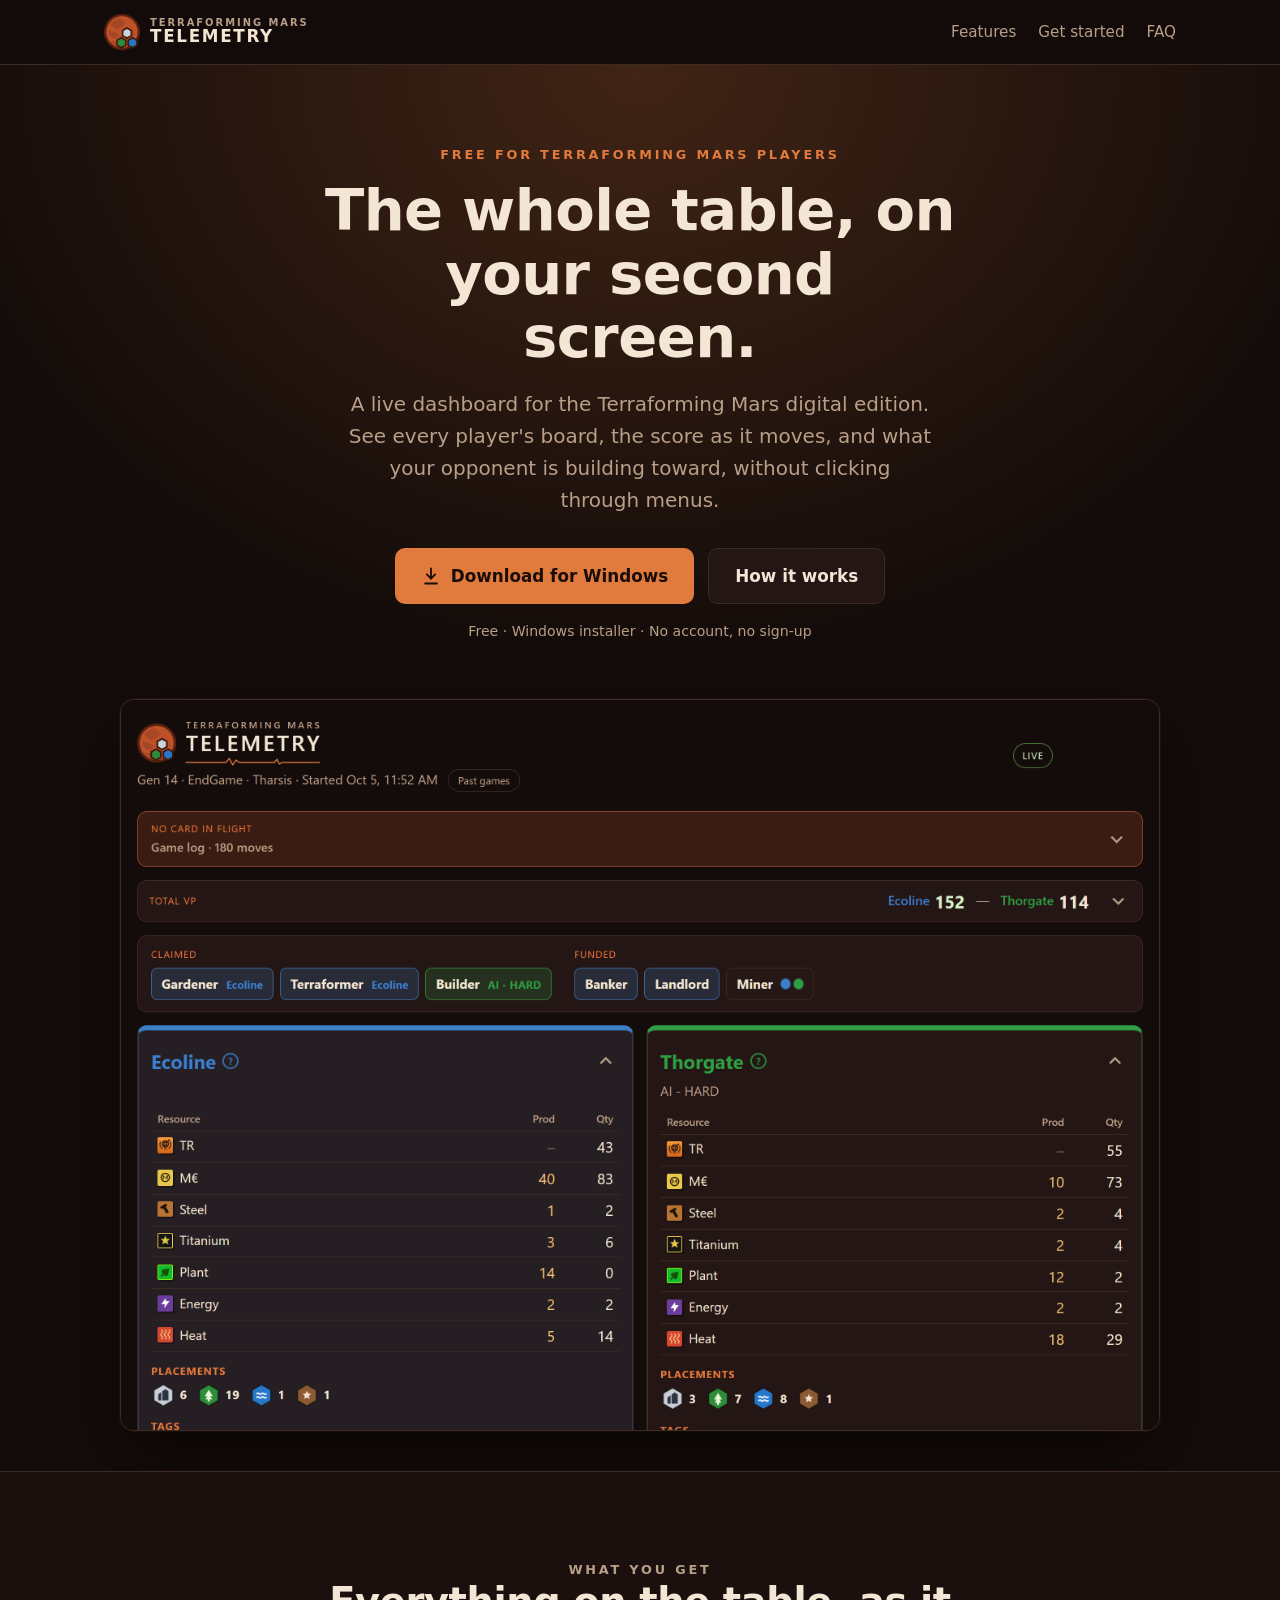
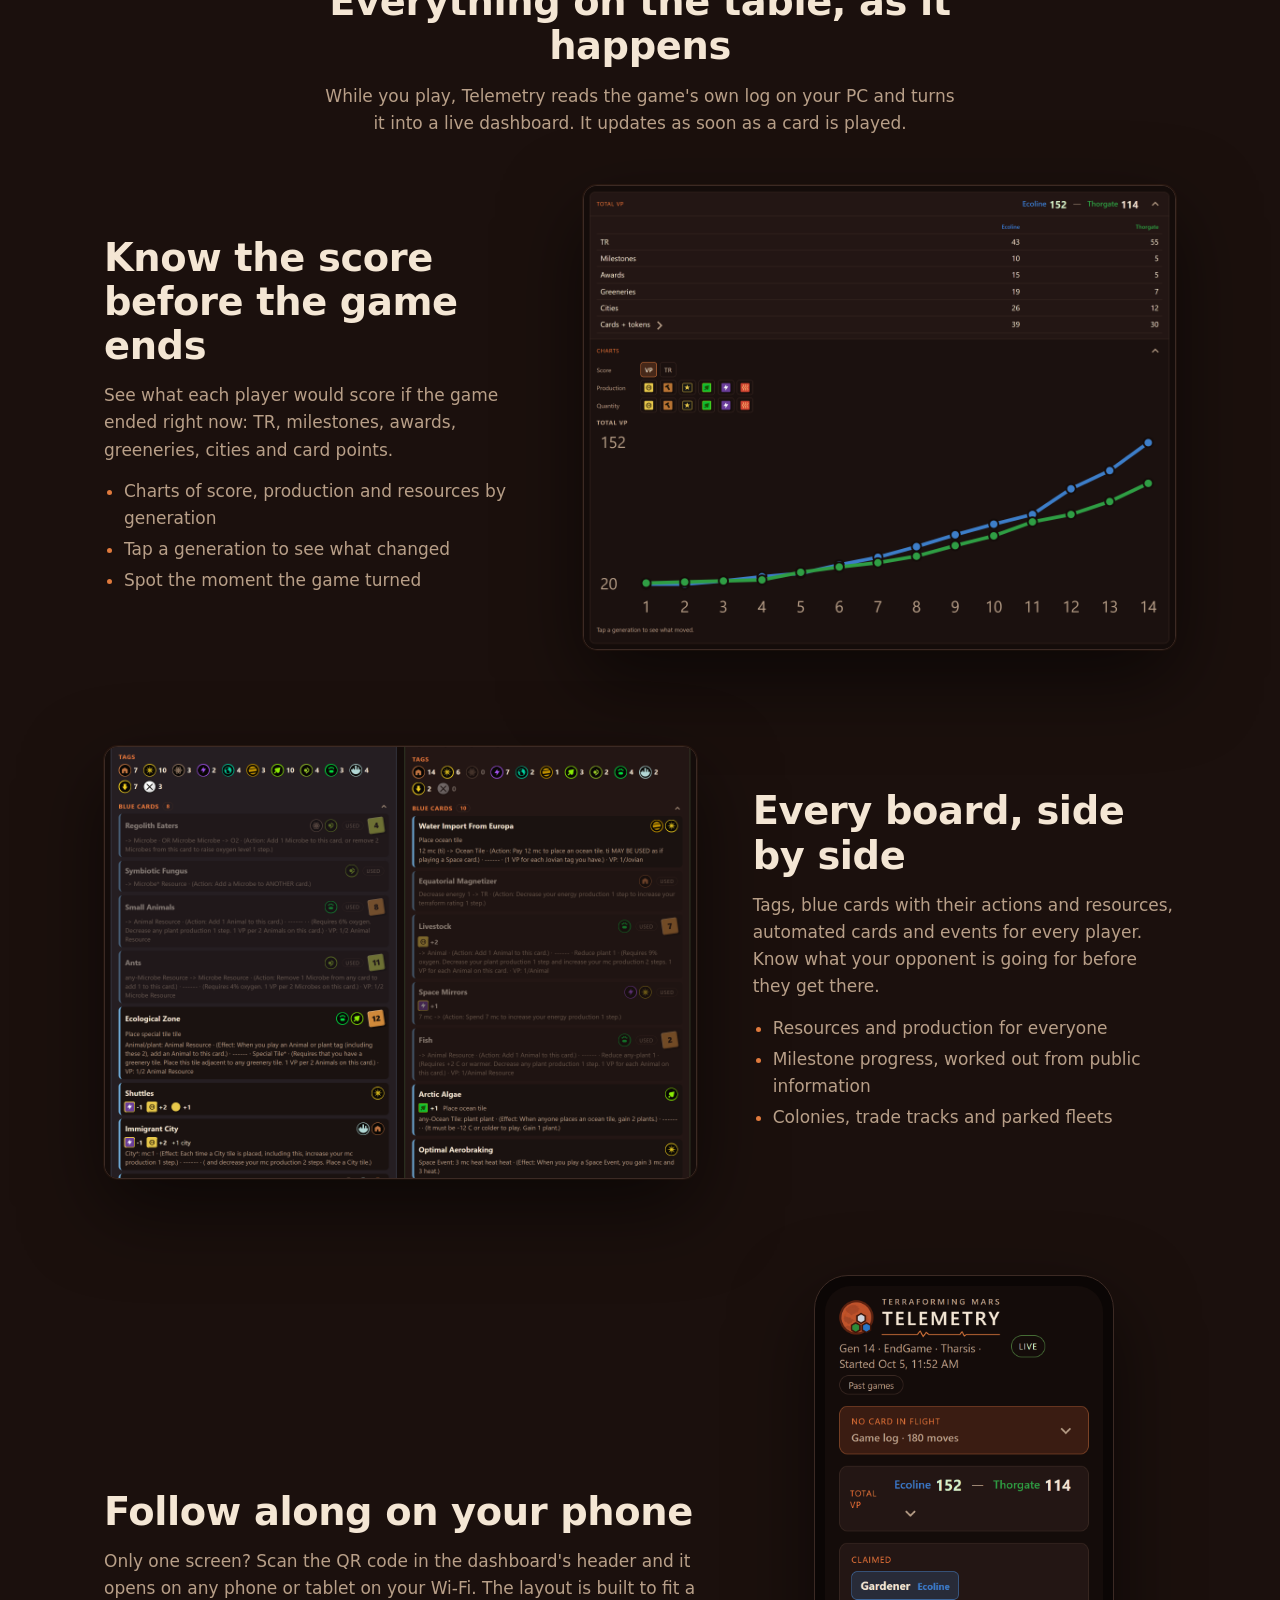
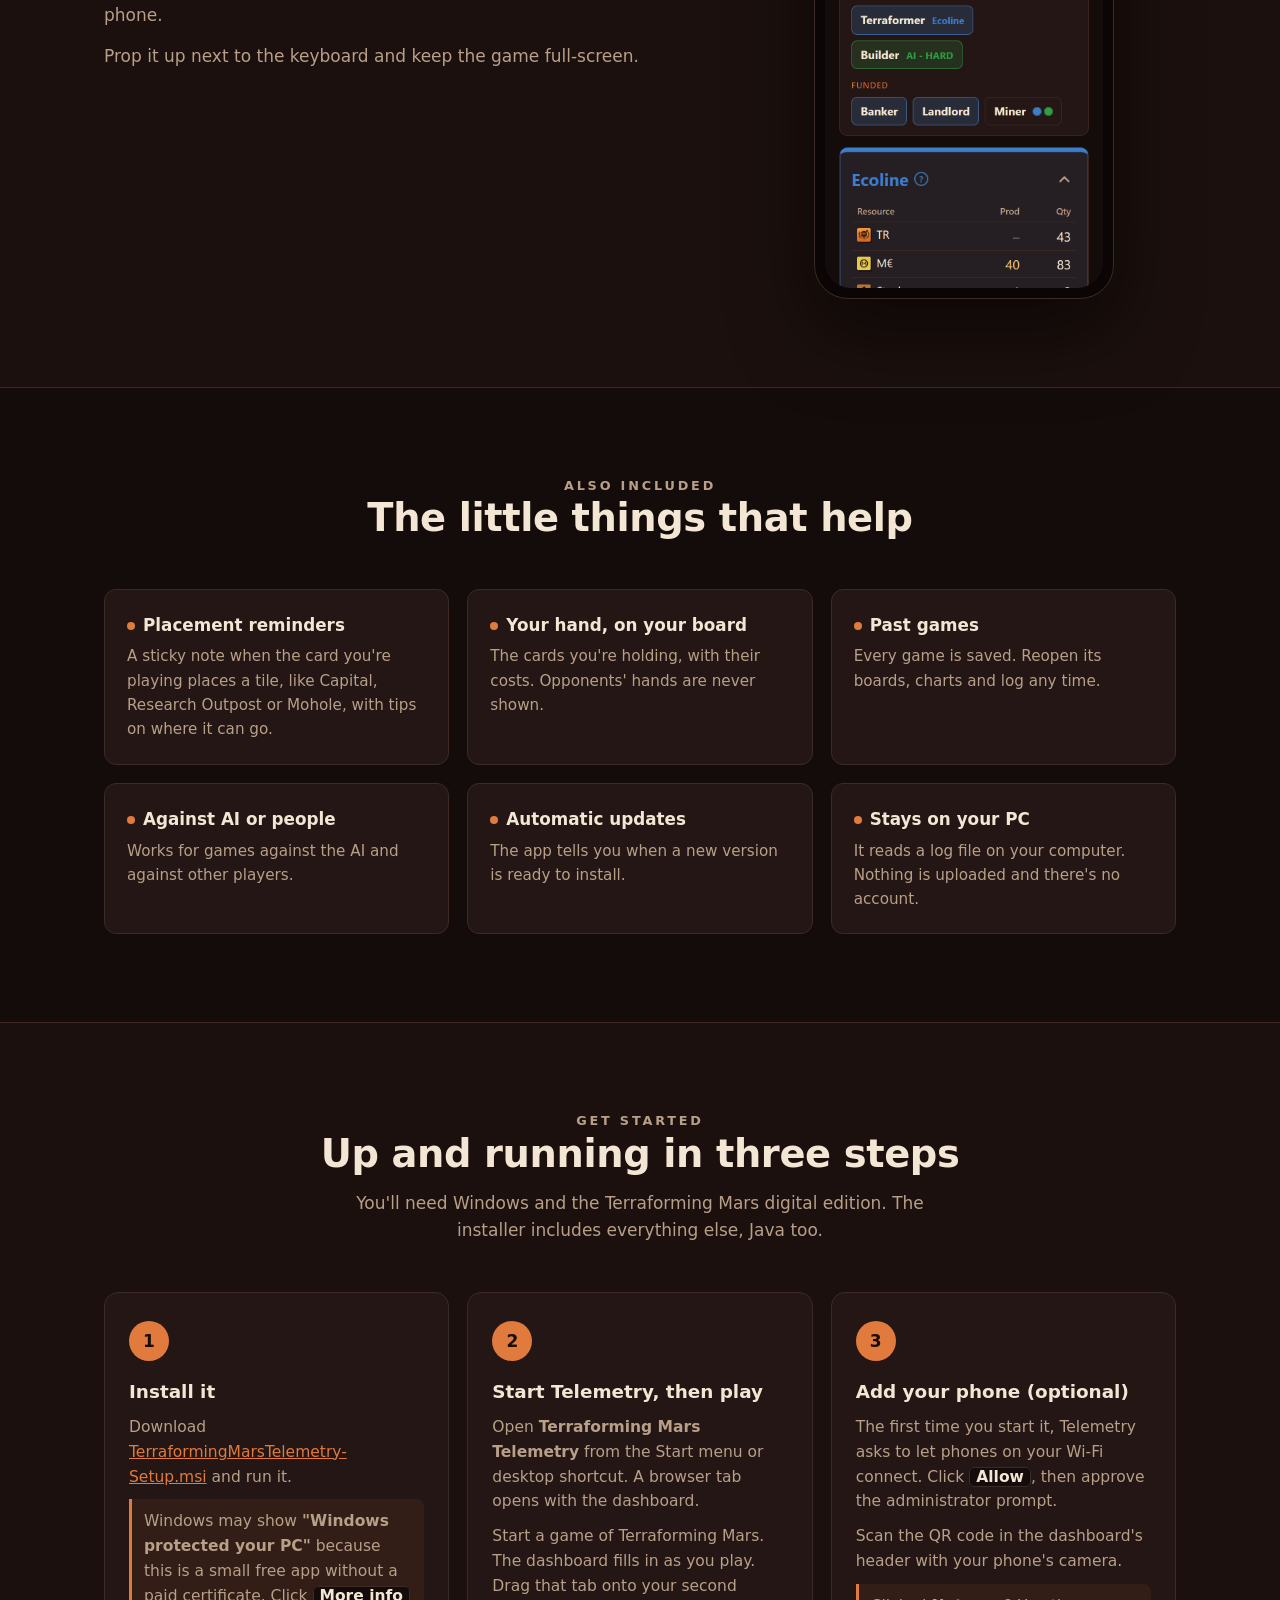
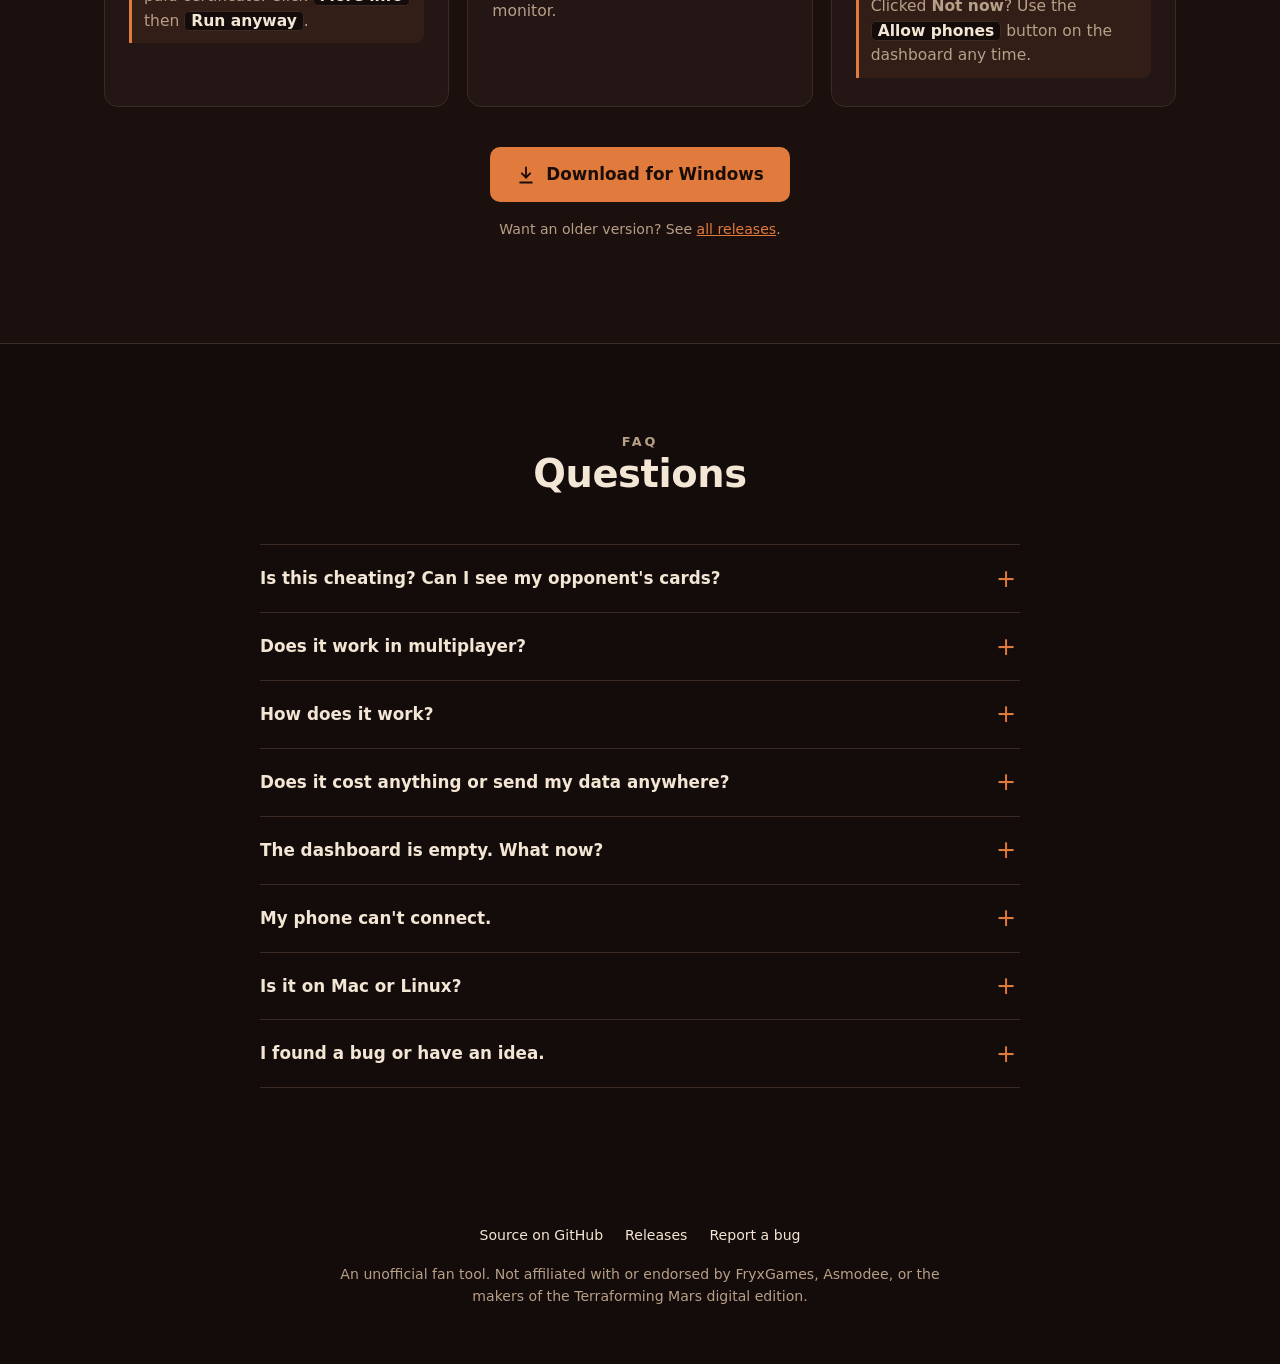
==== docs/index.html @ 76687899 "Add a product page for GitHub Pages in docs/" ====
<!doctype html>
<html lang="en">
<head>
  <meta charset="utf-8">
  <meta name="viewport" content="width=device-width, initial-scale=1">
  <title>Terraforming Mars Telemetry</title>
  <meta name="description" content="A free, live second-screen dashboard for the Terraforming Mars digital edition. Every player's board, a running score with charts, and tile-placement reminders.">
  <link rel="icon" href="logo.png">
  <meta property="og:title" content="Terraforming Mars Telemetry">
  <meta property="og:description" content="A free, live second-screen dashboard for the Terraforming Mars digital edition.">
  <meta property="og:image" content="https://deccles.github.io/terraforming-mars-telemetry/screenshots/overview.png">
  <meta property="og:type" content="website">
  <style>
    :root {
      --bg: #140c0a;
      --bg-2: #1b100d;
      --panel: #231614;
      --ink: #f4e6d4;
      --muted: #b89f88;
      --accent: #e07a3d;
      --accent-ink: #1a0d08;
      --blue: #6ea8d4;
      --green: #7dae6a;
      --line: #3c2a24;
    }
    * { box-sizing: border-box; }
    html { scroll-behavior: smooth; }
    body {
      margin: 0;
      background: var(--bg);
      color: var(--ink);
      font: 17px/1.6 "Segoe UI", system-ui, -apple-system, sans-serif;
    }
    img { max-width: 100%; height: auto; display: block; }
    a { color: var(--accent); }
    .wrap { max-width: 1120px; margin: 0 auto; padding: 0 24px; }

    /* Header */
    header.nav { position: sticky; top: 0; z-index: 10; background: rgba(20, 12, 10, 0.88); backdrop-filter: blur(8px); border-bottom: 1px solid var(--line); }
    header.nav .wrap { display: flex; align-items: center; justify-content: space-between; height: 64px; gap: 16px; }
    .brand { display: flex; align-items: center; gap: 10px; color: var(--ink); text-decoration: none; }
    .brand img { width: 36px; height: 36px; }
    .brand span { display: flex; flex-direction: column; line-height: 1.05; }
    .brand small { font-size: 0.62rem; letter-spacing: 0.2em; text-transform: uppercase; color: var(--muted); font-weight: 600; }
    .brand b { font-size: 1.05rem; letter-spacing: 0.1em; text-transform: uppercase; font-weight: 600; }
    nav.links { display: flex; gap: 22px; font-size: 0.95rem; }
    nav.links a { color: var(--muted); text-decoration: none; }
    nav.links a:hover { color: var(--ink); }

    /* Buttons */
    .btn {
      display: inline-flex; align-items: center; gap: 10px;
      padding: 14px 26px; border-radius: 10px;
      font-weight: 600; font-size: 1.05rem; text-decoration: none;
      transition: transform 0.12s ease, background 0.12s ease;
    }
    .btn:hover { transform: translateY(-1px); }
    .btn-primary { background: var(--accent); color: var(--accent-ink); }
    .btn-primary:hover { background: #ec8a4e; }
    .btn-ghost { color: var(--ink); border: 1px solid var(--line); background: var(--panel); }
    .btn-ghost:hover { border-color: var(--muted); }
    .btn svg { width: 20px; height: 20px; }

    /* Hero */
    .hero {
      text-align: center; padding: 80px 0 40px;
      background: radial-gradient(ellipse 80% 60% at 50% 0%, rgba(224, 122, 61, 0.22), transparent 70%);
    }
    .eyebrow { color: var(--accent); font-size: 0.8rem; letter-spacing: 0.22em; text-transform: uppercase; font-weight: 600; margin: 0 0 14px; }
    .hero h1 { font-size: clamp(2.1rem, 5.2vw, 3.6rem); line-height: 1.1; margin: 0 auto 18px; max-width: 16ch; font-weight: 700; letter-spacing: -0.01em; }
    .hero p.lead { font-size: clamp(1.05rem, 2vw, 1.25rem); color: var(--muted); max-width: 46ch; margin: 0 auto 32px; }
    .cta { display: flex; justify-content: center; flex-wrap: wrap; gap: 14px; }
    .fine { color: var(--muted); font-size: 0.88rem; margin-top: 16px; }
    .hero-shot { margin: 56px auto 0; max-width: 1040px; }
    .shot { border-radius: 14px; border: 1px solid var(--line); box-shadow: 0 30px 80px rgba(0, 0, 0, 0.55), 0 0 0 1px rgba(224, 122, 61, 0.08); overflow: hidden; }

    /* Sections */
    section { padding: 88px 0; }
    section.alt { background: var(--bg-2); border-top: 1px solid var(--line); border-bottom: 1px solid var(--line); }
    h2 { font-size: clamp(1.7rem, 3.5vw, 2.4rem); line-height: 1.15; margin: 0 0 14px; letter-spacing: -0.01em; }
    .section-head { text-align: center; max-width: 640px; margin: 0 auto 48px; }
    .section-head p { color: var(--muted); margin: 0; }

    /* Feature rows */
    .feature { display: grid; grid-template-columns: 5fr 7fr; gap: 56px; align-items: center; }
    .feature + .feature { margin-top: 96px; }
    .feature.flip { grid-template-columns: 7fr 5fr; }
    .feature.flip .copy { order: 2; }
    .feature .copy p { color: var(--muted); margin: 0 0 14px; }
    .feature .copy ul { margin: 0; padding-left: 20px; color: var(--muted); }
    .feature .copy li { margin: 4px 0; }
    .feature .copy li::marker { color: var(--accent); }
    .feature.phone { grid-template-columns: 7fr 5fr; }
    .phone-frame { max-width: 300px; margin: 0 auto; border-radius: 34px; padding: 10px; background: #0b0605; border: 1px solid var(--line); box-shadow: 0 30px 80px rgba(0, 0, 0, 0.55); }
    .phone-frame img { border-radius: 26px; }

    /* Extras grid */
    .grid { display: grid; grid-template-columns: repeat(3, 1fr); gap: 18px; }
    .card { background: var(--panel); border: 1px solid var(--line); border-radius: 12px; padding: 22px; }
    .card h3 { margin: 0 0 6px; font-size: 1.05rem; }
    .card p { margin: 0; color: var(--muted); font-size: 0.95rem; }
    .card .dot { display: inline-block; width: 8px; height: 8px; border-radius: 50%; background: var(--accent); margin-right: 8px; vertical-align: middle; }

    /* Steps */
    .steps { display: grid; grid-template-columns: repeat(3, 1fr); gap: 18px; counter-reset: step; }
    .step { background: var(--panel); border: 1px solid var(--line); border-radius: 14px; padding: 28px 24px; position: relative; }
    .step::before {
      counter-increment: step; content: counter(step);
      display: grid; place-items: center; width: 40px; height: 40px; border-radius: 50%;
      background: var(--accent); color: var(--accent-ink); font-weight: 700; margin-bottom: 16px;
    }
    .step h3 { margin: 0 0 8px; font-size: 1.15rem; }
    .step p { margin: 0 0 10px; color: var(--muted); font-size: 0.97rem; }
    .step p:last-child { margin-bottom: 0; }
    .note { border-left: 3px solid var(--accent); background: rgba(224, 122, 61, 0.08); padding: 10px 12px; border-radius: 0 8px 8px 0; font-size: 0.92rem; color: var(--ink); }
    kbd { font: inherit; font-weight: 600; color: var(--ink); background: var(--bg); border: 1px solid var(--line); border-radius: 5px; padding: 0 6px; white-space: nowrap; }
    .get-cta { text-align: center; margin-top: 40px; }

    /* FAQ */
    .faq { max-width: 760px; margin: 0 auto; }
    details { border-bottom: 1px solid var(--line); }
    details:first-child { border-top: 1px solid var(--line); }
    summary { cursor: pointer; list-style: none; padding: 20px 36px 20px 0; font-weight: 600; font-size: 1.05rem; position: relative; }
    summary::-webkit-details-marker { display: none; }
    summary::after { content: "+"; position: absolute; right: 4px; top: 50%; transform: translateY(-50%); color: var(--accent); font-size: 1.5rem; font-weight: 400; }
    details[open] summary::after { content: "\2212"; }
    details p { margin: 0 0 20px; color: var(--muted); }
    code { font-family: Consolas, "Cascadia Mono", monospace; font-size: 0.88em; background: var(--panel); border: 1px solid var(--line); border-radius: 5px; padding: 1px 6px; word-break: break-all; }

    /* Footer */
    footer { padding: 48px 0 56px; color: var(--muted); font-size: 0.88rem; text-align: center; }
    footer .links { display: flex; justify-content: center; flex-wrap: wrap; gap: 22px; margin-bottom: 16px; }
    footer .links a { color: var(--ink); text-decoration: none; }
    footer p { max-width: 640px; margin: 0 auto; }

    @media (max-width: 860px) {
      nav.links a.hide-sm { display: none; }
      .feature, .feature.flip, .feature.phone { grid-template-columns: 1fr; gap: 28px; }
      .feature.flip .copy { order: 0; }
      .feature + .feature { margin-top: 72px; }
      .grid, .steps { grid-template-columns: 1fr; }
      section { padding: 64px 0; }
      .hero { padding-top: 56px; }
    }
    @media (max-width: 480px) {
      .wrap { padding: 0 16px; }
      nav.links { gap: 14px; }
      .btn { width: 100%; justify-content: center; }
      .brand small { display: none; }
    }
  </style>
</head>
<body>

<header class="nav">
  <div class="wrap">
    <a class="brand" href="#top">
      <img src="logo.png" alt="">
      <span><small>Terraforming Mars</small><b>Telemetry</b></span>
    </a>
    <nav class="links">
      <a class="hide-sm" href="#features">Features</a>
      <a href="#get-started">Get started</a>
      <a href="#faq">FAQ</a>
    </nav>
  </div>
</header>

<main id="top">
  <div class="hero">
    <div class="wrap">
      <p class="eyebrow">Free for Terraforming Mars players</p>
      <h1>The whole table, on your second screen.</h1>
      <p class="lead">A live dashboard for the Terraforming Mars digital edition. See every player's board, the score as it moves, and what your opponent is building toward, without clicking through menus.</p>
      <div class="cta">
        <a class="btn btn-primary" href="https://github.com/deccles/terraforming-mars-telemetry/releases/download/latest/TerraformingMarsTelemetry-Setup.msi">
          <svg viewBox="0 0 24 24" fill="none" stroke="currentColor" stroke-width="2.2" stroke-linecap="round" stroke-linejoin="round" aria-hidden="true"><path d="M12 3v12"/><path d="m7 10 5 5 5-5"/><path d="M5 21h14"/></svg>
          Download for Windows
        </a>
        <a class="btn btn-ghost" href="#get-started">How it works</a>
      </div>
      <p class="fine">Free &middot; Windows installer &middot; No account, no sign-up</p>
      <div class="hero-shot shot">
        <img src="screenshots/overview.png" width="2560" height="1800" alt="The dashboard showing two players' resources and production, claimed milestones, funded awards and the running VP total">
      </div>
    </div>
  </div>

  <section id="features" class="alt">
    <div class="wrap">
      <div class="section-head">
        <p class="eyebrow">What you get</p>
        <h2>Everything on the table, as it happens</h2>
        <p>While you play, Telemetry reads the game's own log on your PC and turns it into a live dashboard. It updates as soon as a card is played.</p>
      </div>

      <div class="feature">
        <div class="copy">
          <h2>Know the score before the game ends</h2>
          <p>See what each player would score if the game ended right now: TR, milestones, awards, greeneries, cities and card points.</p>
          <ul>
            <li>Charts of score, production and resources by generation</li>
            <li>Tap a generation to see what changed</li>
            <li>Spot the moment the game turned</li>
          </ul>
        </div>
        <div class="shot"><img src="screenshots/scoreboard.png" width="2528" height="1980" loading="lazy" alt="Score breakdown table and a VP-per-generation chart for two players"></div>
      </div>

      <div class="feature flip">
        <div class="copy">
          <h2>Every board, side by side</h2>
          <p>Tags, blue cards with their actions and resources, automated cards and events for every player. Know what your opponent is going for before they get there.</p>
          <ul>
            <li>Resources and production for everyone</li>
            <li>Milestone progress, worked out from public information</li>
            <li>Colonies, trade tracks and parked fleets</li>
          </ul>
        </div>
        <div class="shot"><img src="screenshots/boards.png" width="2528" height="1848" loading="lazy" alt="Tags and blue cards for two players side by side"></div>
      </div>

      <div class="feature phone">
        <div class="copy">
          <h2>Follow along on your phone</h2>
          <p>Only one screen? Scan the QR code in the dashboard's header and it opens on any phone or tablet on your Wi-Fi. The layout is built to fit a phone.</p>
          <p>Prop it up next to the keyboard and keep the game full-screen.</p>
        </div>
        <div class="phone-frame"><img src="screenshots/phone.png" width="780" height="1688" loading="lazy" alt="The dashboard on a phone-sized screen"></div>
      </div>
    </div>
  </section>

  <section>
    <div class="wrap">
      <div class="section-head">
        <p class="eyebrow">Also included</p>
        <h2>The little things that help</h2>
      </div>
      <div class="grid">
        <div class="card"><h3><span class="dot"></span>Placement reminders</h3><p>A sticky note when the card you're playing places a tile, like Capital, Research Outpost or Mohole, with tips on where it can go.</p></div>
        <div class="card"><h3><span class="dot"></span>Your hand, on your board</h3><p>The cards you're holding, with their costs. Opponents' hands are never shown.</p></div>
        <div class="card"><h3><span class="dot"></span>Past games</h3><p>Every game is saved. Reopen its boards, charts and log any time.</p></div>
        <div class="card"><h3><span class="dot"></span>Against AI or people</h3><p>Works for games against the AI and against other players.</p></div>
        <div class="card"><h3><span class="dot"></span>Automatic updates</h3><p>The app tells you when a new version is ready to install.</p></div>
        <div class="card"><h3><span class="dot"></span>Stays on your PC</h3><p>It reads a log file on your computer. Nothing is uploaded and there's no account.</p></div>
      </div>
    </div>
  </section>

  <section id="get-started" class="alt">
    <div class="wrap">
      <div class="section-head">
        <p class="eyebrow">Get started</p>
        <h2>Up and running in three steps</h2>
        <p>You'll need Windows and the Terraforming Mars digital edition. The installer includes everything else, Java too.</p>
      </div>
      <div class="steps">
        <div class="step">
          <h3>Install it</h3>
          <p>Download <a href="https://github.com/deccles/terraforming-mars-telemetry/releases/download/latest/TerraformingMarsTelemetry-Setup.msi">TerraformingMarsTelemetry-Setup.msi</a> and run it.</p>
          <p class="note">Windows may show <b>"Windows protected your PC"</b> because this is a small free app without a paid certificate. Click <kbd>More info</kbd> then <kbd>Run anyway</kbd>.</p>
        </div>
        <div class="step">
          <h3>Start Telemetry, then play</h3>
          <p>Open <b>Terraforming Mars Telemetry</b> from the Start menu or desktop shortcut. A browser tab opens with the dashboard.</p>
          <p>Start a game of Terraforming Mars. The dashboard fills in as you play. Drag that tab onto your second monitor.</p>
        </div>
        <div class="step">
          <h3>Add your phone (optional)</h3>
          <p>The first time you start it, Telemetry asks to let phones on your Wi-Fi connect. Click <kbd>Allow</kbd>, then approve the administrator prompt.</p>
          <p>Scan the QR code in the dashboard's header with your phone's camera.</p>
          <p class="note">Clicked <b>Not now</b>? Use the <kbd>Allow phones</kbd> button on the dashboard any time.</p>
        </div>
      </div>
      <div class="get-cta">
        <a class="btn btn-primary" href="https://github.com/deccles/terraforming-mars-telemetry/releases/download/latest/TerraformingMarsTelemetry-Setup.msi">
          <svg viewBox="0 0 24 24" fill="none" stroke="currentColor" stroke-width="2.2" stroke-linecap="round" stroke-linejoin="round" aria-hidden="true"><path d="M12 3v12"/><path d="m7 10 5 5 5-5"/><path d="M5 21h14"/></svg>
          Download for Windows
        </a>
        <p class="fine">Want an older version? See <a href="https://github.com/deccles/terraforming-mars-telemetry/releases">all releases</a>.</p>
      </div>
    </div>
  </section>

  <section id="faq">
    <div class="wrap">
      <div class="section-head">
        <p class="eyebrow">FAQ</p>
        <h2>Questions</h2>
      </div>
      <div class="faq">
        <details>
          <summary>Is this cheating? Can I see my opponent's cards?</summary>
          <p>No. Opponents' hands are never shown. Everything on the dashboard is something you could find in the game by clicking around: boards, tags, played cards, milestones and awards. Telemetry puts it all on one screen.</p>
        </details>
        <details>
          <summary>Does it work in multiplayer?</summary>
          <p>Yes. It works in games against the AI and against other people.</p>
        </details>
        <details>
          <summary>How does it work?</summary>
          <p>The digital edition writes a log of every move to a file on your PC. Telemetry reads that file as it changes and shows it in your browser. It doesn't touch the game itself.</p>
        </details>
        <details>
          <summary>Does it cost anything or send my data anywhere?</summary>
          <p>It's free. It runs on your own PC and doesn't upload your games or need an account. The only thing it checks online is whether a new version is available.</p>
        </details>
        <details>
          <summary>The dashboard is empty. What now?</summary>
          <p>Make sure you're playing the PC digital edition and that a game has started. Telemetry reads the log at <code>%USERPROFILE%\AppData\LocalLow\LuckyHammers\Terraforming Mars\Player.log</code>. If yours is somewhere else, <a href="https://github.com/deccles/terraforming-mars-telemetry/issues">open an issue</a> and let me know.</p>
        </details>
        <details>
          <summary>My phone can't connect.</summary>
          <p>Your phone needs to be on the same Wi-Fi as your PC. If Windows Firewall is blocking it, click <kbd>Allow phones</kbd> on the dashboard and approve the administrator prompt. Then scan the QR code again.</p>
        </details>
        <details>
          <summary>Is it on Mac or Linux?</summary>
          <p>Not yet. The installer is for Windows only.</p>
        </details>
        <details>
          <summary>I found a bug or have an idea.</summary>
          <p>Great! Please <a href="https://github.com/deccles/terraforming-mars-telemetry/issues">open an issue on GitHub</a>.</p>
        </details>
      </div>
    </div>
  </section>
</main>

<footer>
  <div class="wrap">
    <div class="links">
      <a href="https://github.com/deccles/terraforming-mars-telemetry">Source on GitHub</a>
      <a href="https://github.com/deccles/terraforming-mars-telemetry/releases">Releases</a>
      <a href="https://github.com/deccles/terraforming-mars-telemetry/issues">Report a bug</a>
    </div>
    <p>An unofficial fan tool. Not affiliated with or endorsed by FryxGames, Asmodee, or the makers of the Terraforming Mars digital edition.</p>
  </div>
</footer>

</body>
</html>
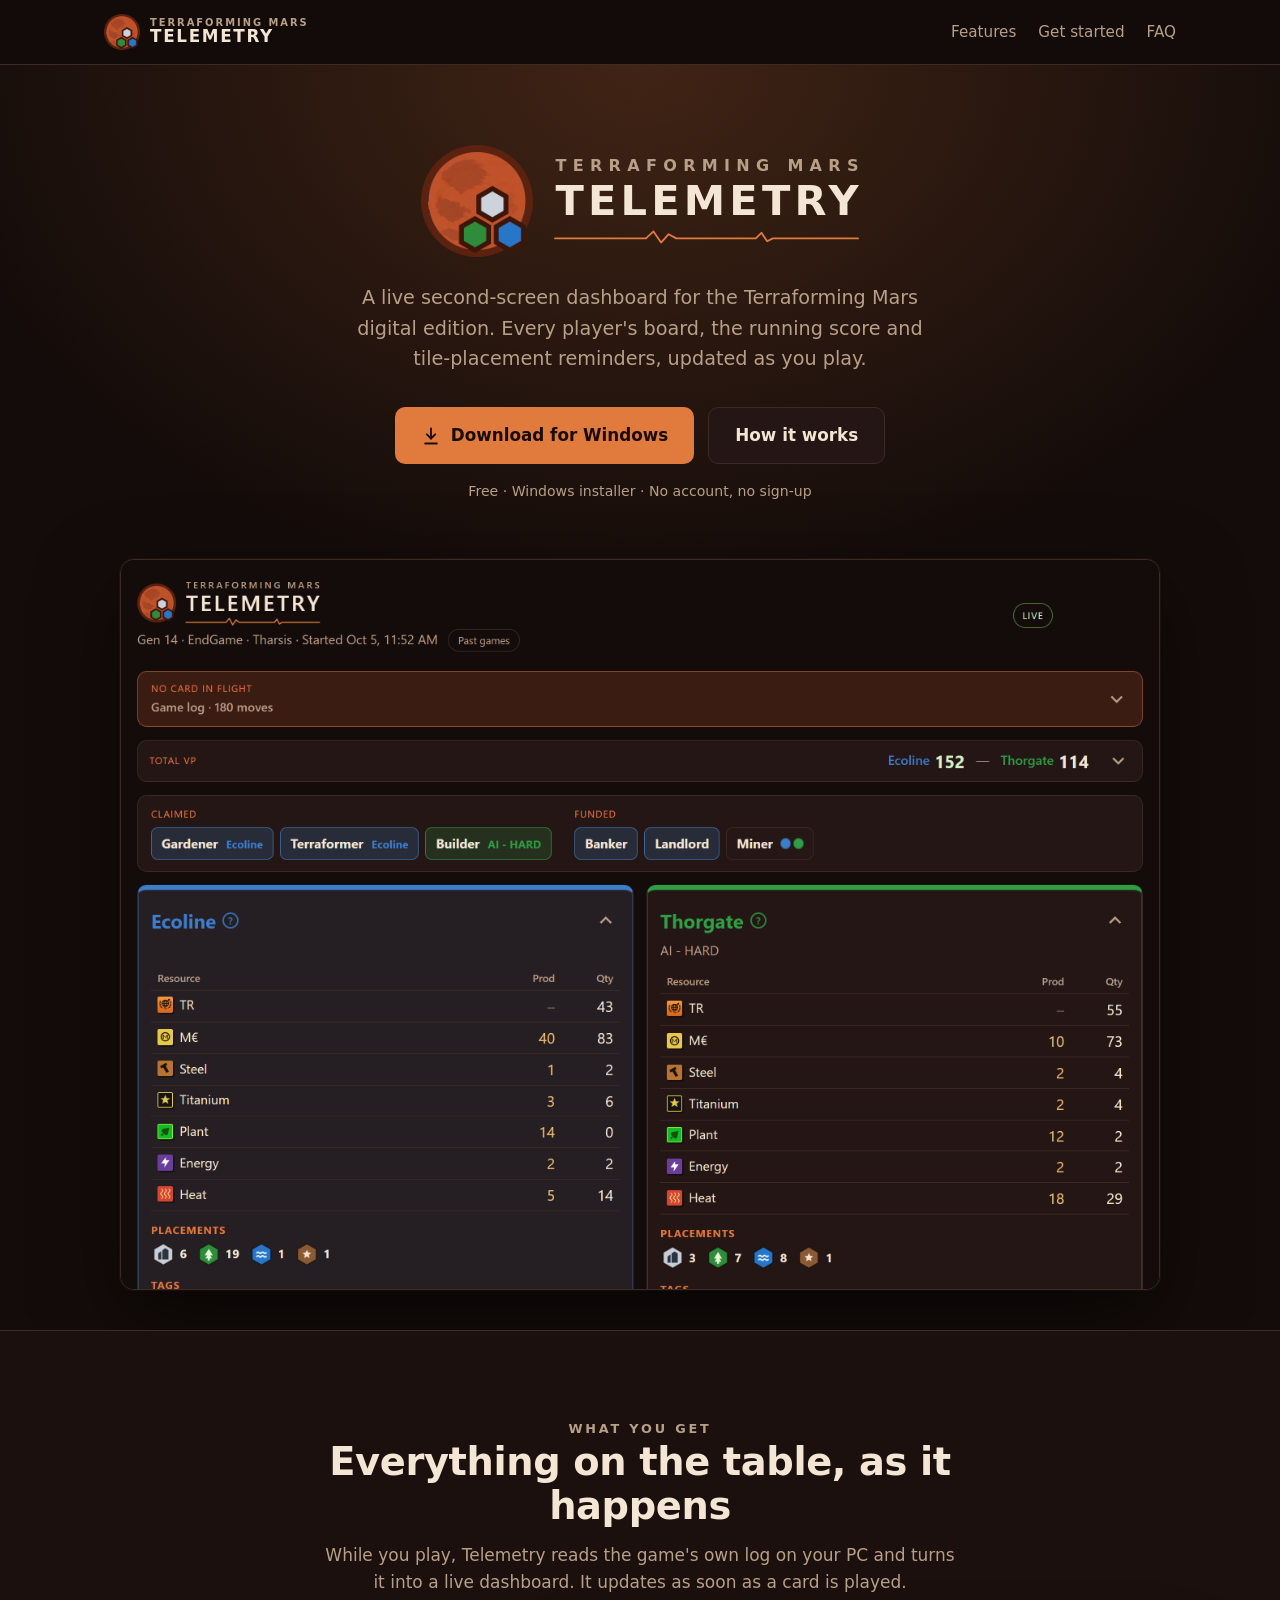
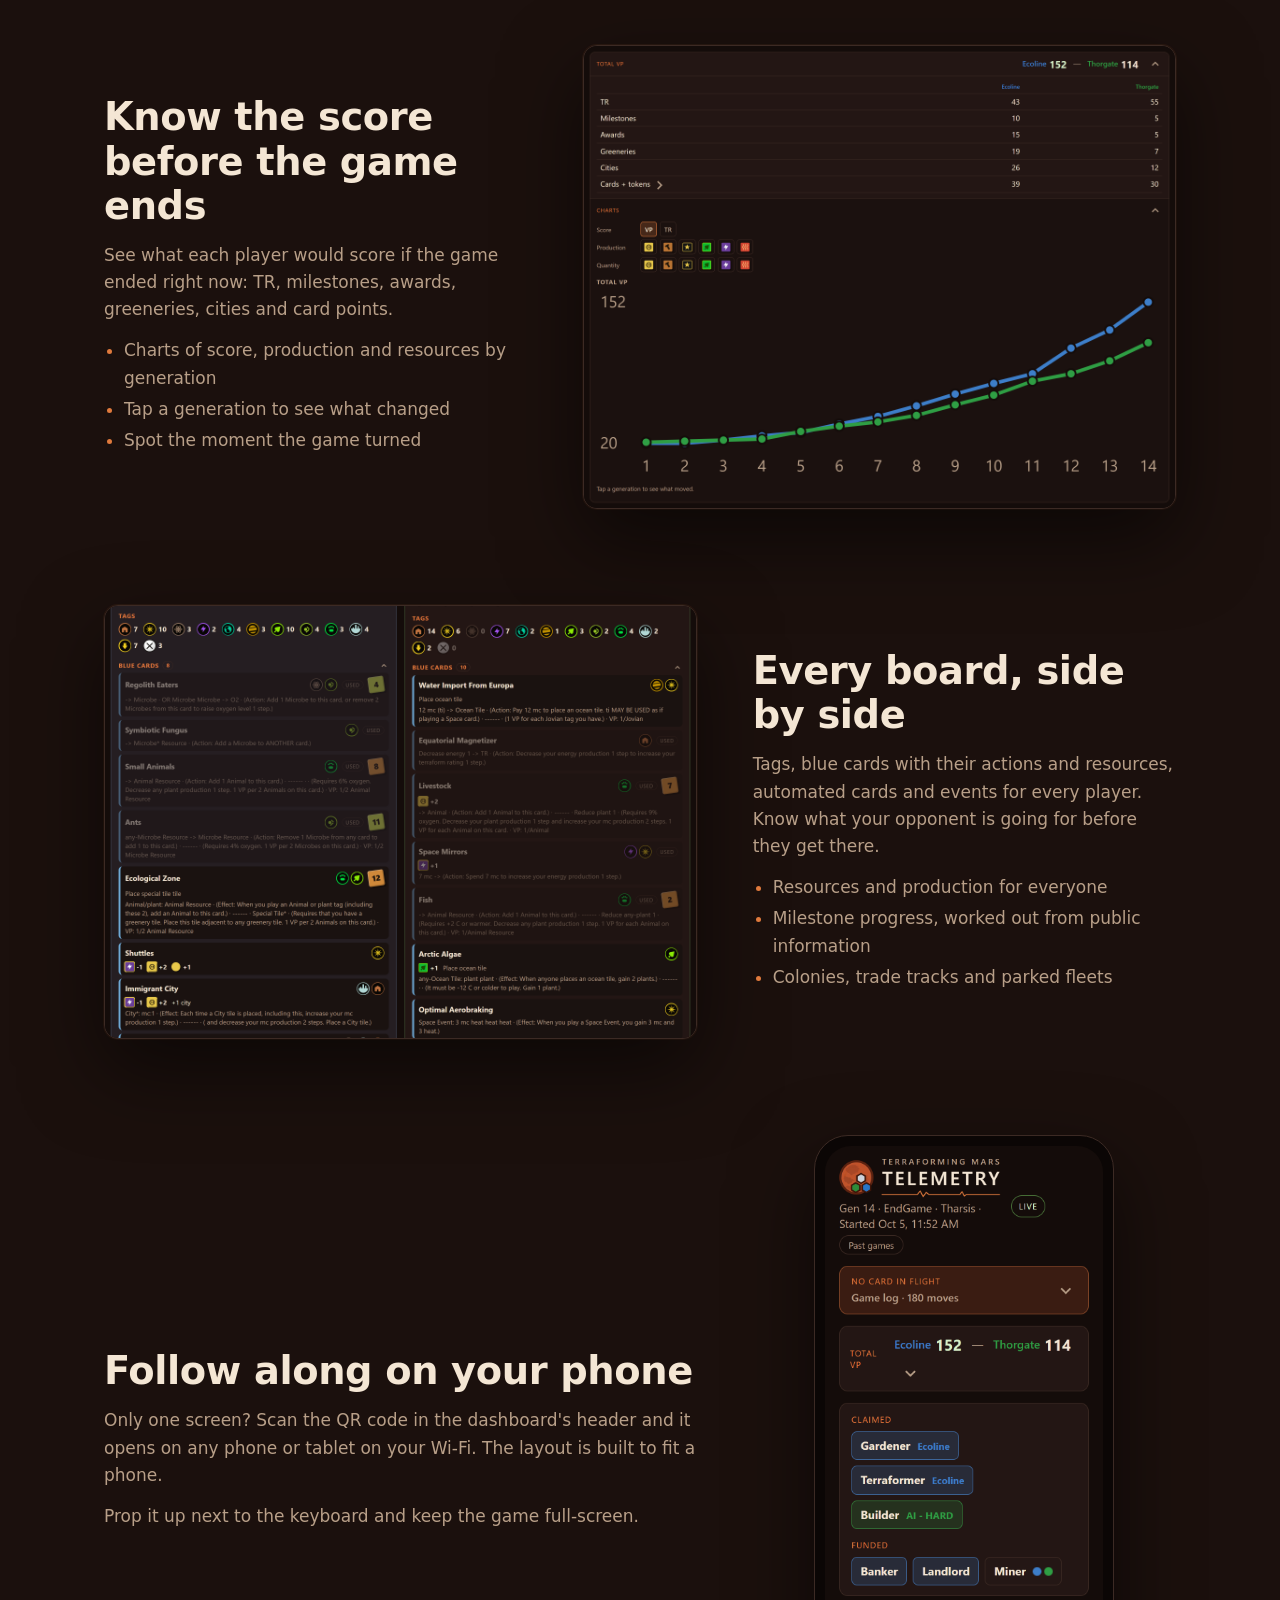
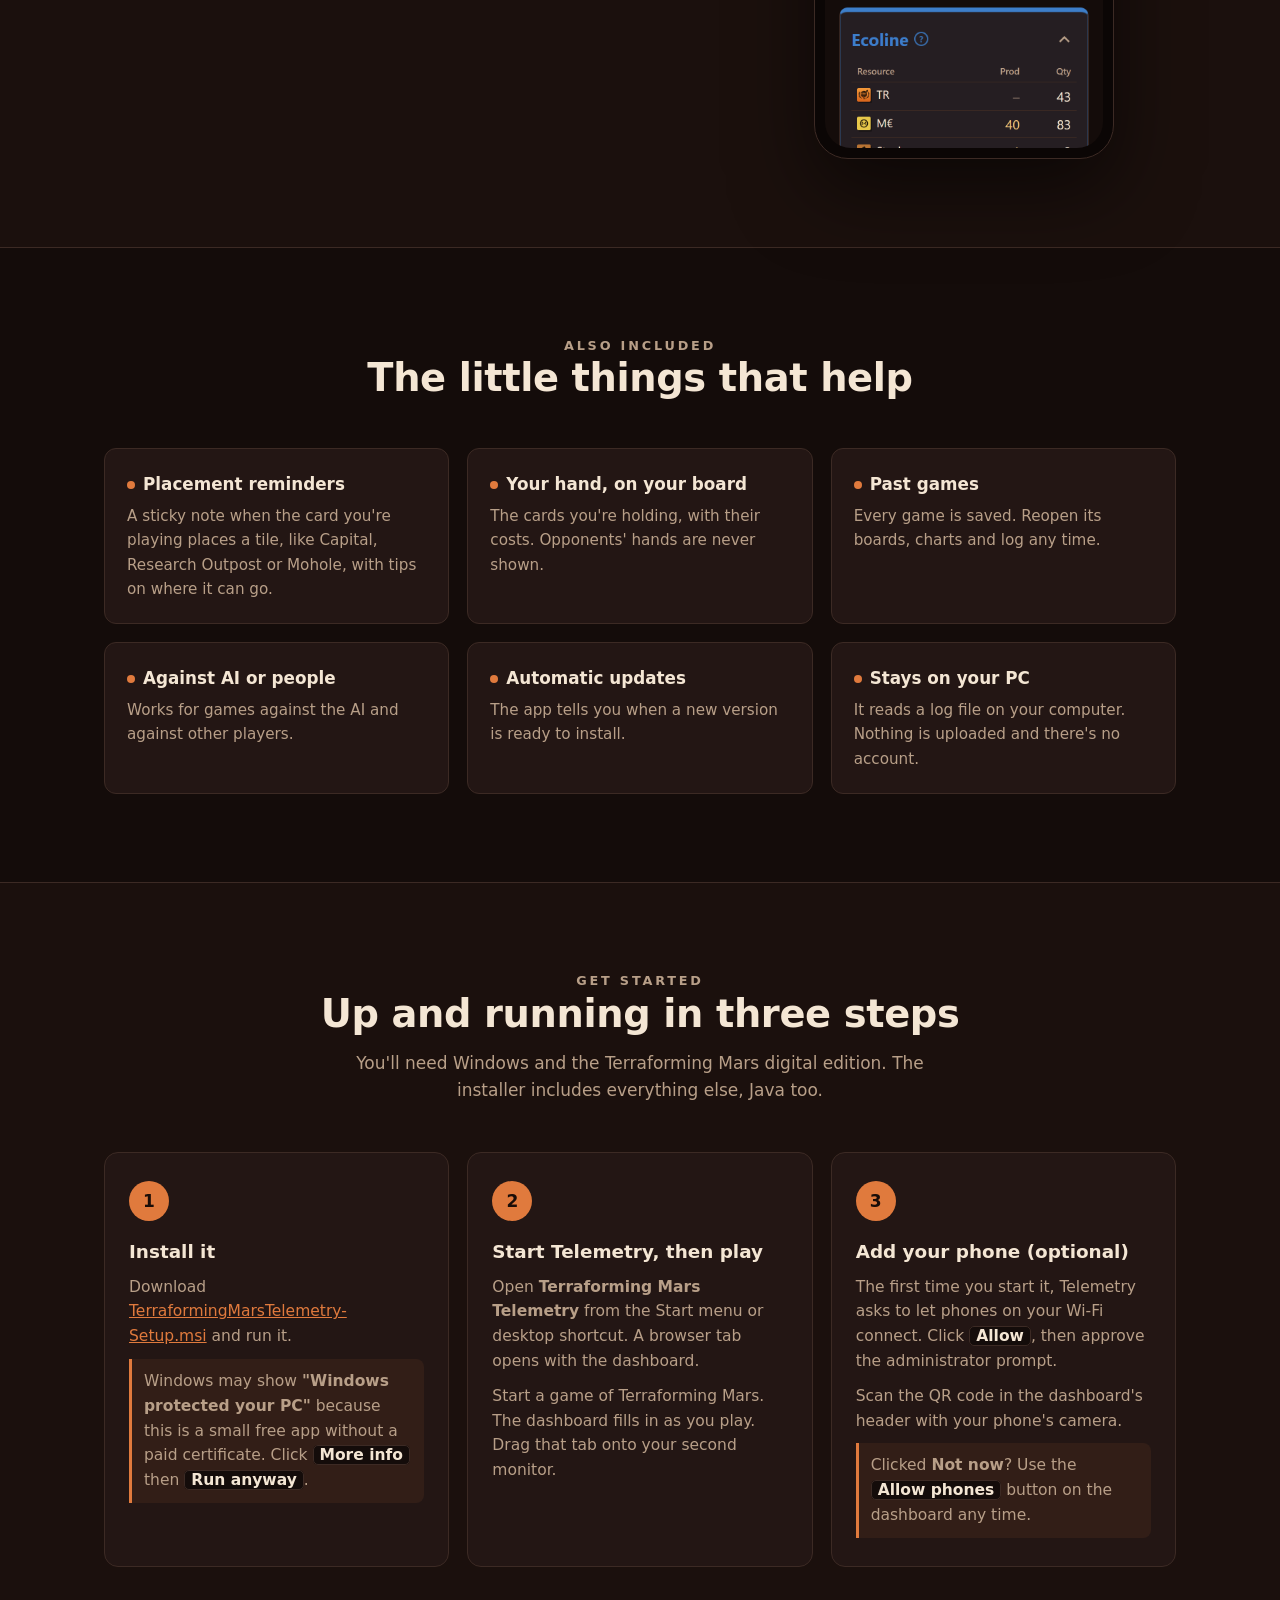
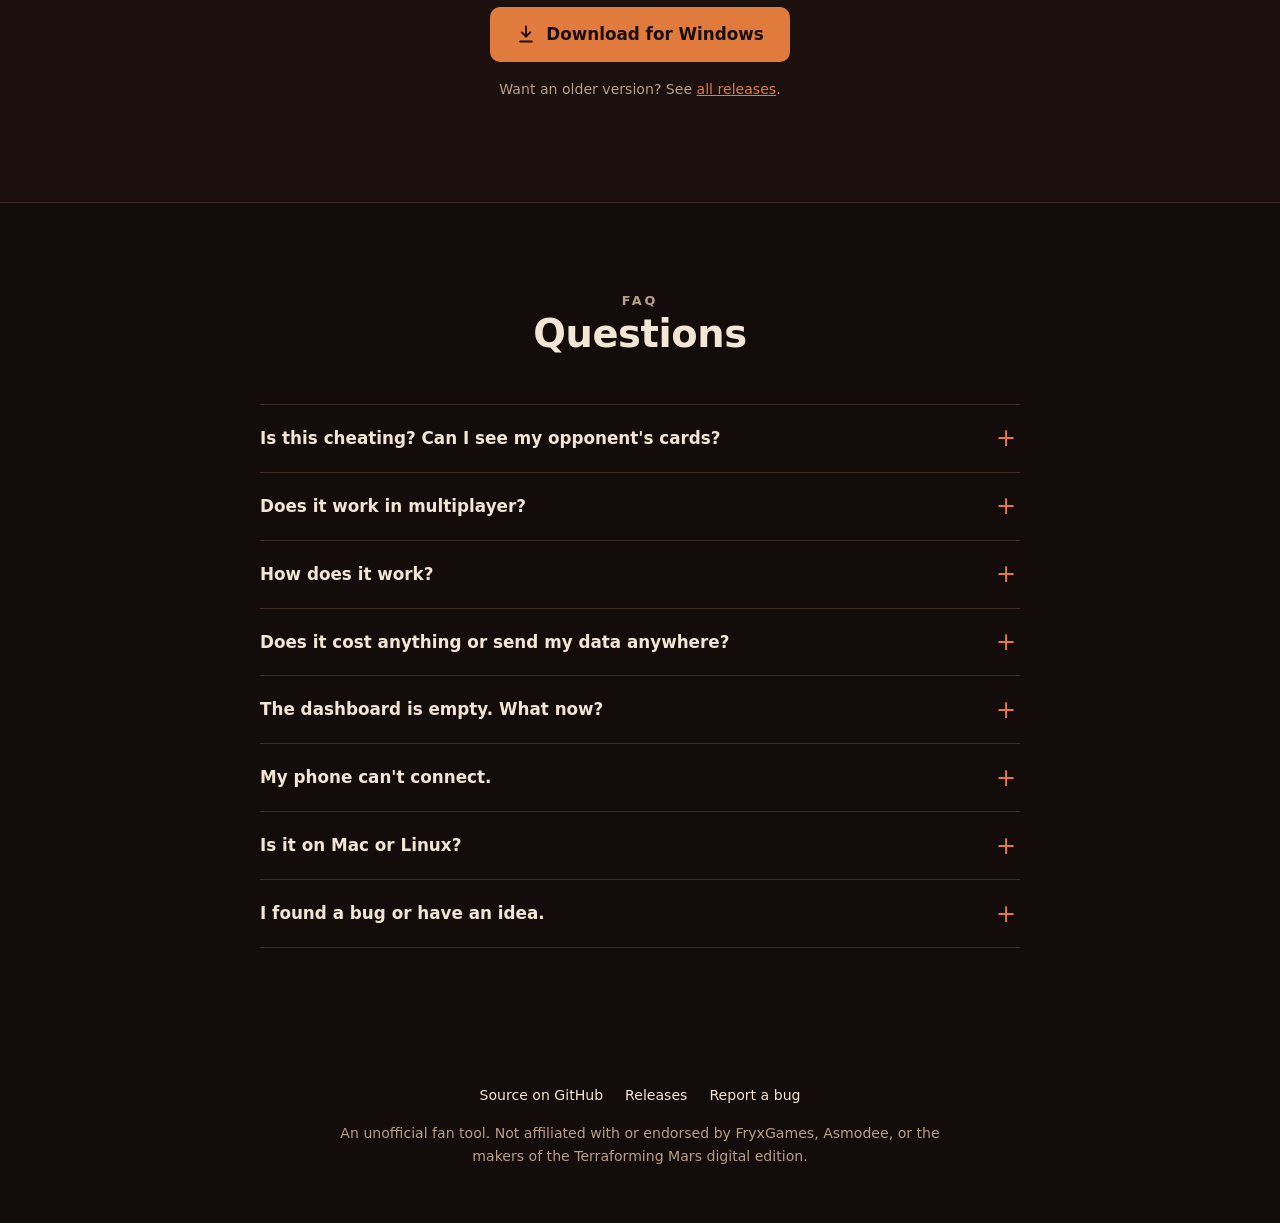
==== commit 7bc65bea: "Product page: lead with the logo instead of a headline" ====
--- a/docs/index.html
+++ b/docs/index.html
@@ -38,7 +38,9 @@
     /* Header */
     header.nav { position: sticky; top: 0; z-index: 10; background: rgba(20, 12, 10, 0.88); backdrop-filter: blur(8px); border-bottom: 1px solid var(--line); }
     header.nav .wrap { display: flex; align-items: center; justify-content: space-between; height: 64px; gap: 16px; }
-    .brand { display: flex; align-items: center; gap: 10px; color: var(--ink); text-decoration: none; }
+    .brand { display: flex; align-items: center; gap: 10px; color: var(--ink); text-decoration: none; transition: opacity 0.2s ease; }
+    /* The hero already shows the logo; the bar's copy appears once the hero's has scrolled away. */
+    .brand.away { opacity: 0; pointer-events: none; }
     .brand img { width: 36px; height: 36px; }
     .brand span { display: flex; flex-direction: column; line-height: 1.05; }
     .brand small { font-size: 0.62rem; letter-spacing: 0.2em; text-transform: uppercase; color: var(--muted); font-weight: 600; }
@@ -67,8 +69,15 @@
       background: radial-gradient(ellipse 80% 60% at 50% 0%, rgba(224, 122, 61, 0.22), transparent 70%);
     }
     .eyebrow { color: var(--accent); font-size: 0.8rem; letter-spacing: 0.22em; text-transform: uppercase; font-weight: 600; margin: 0 0 14px; }
-    .hero h1 { font-size: clamp(2.1rem, 5.2vw, 3.6rem); line-height: 1.1; margin: 0 auto 18px; max-width: 16ch; font-weight: 700; letter-spacing: -0.01em; }
-    .hero p.lead { font-size: clamp(1.05rem, 2vw, 1.25rem); color: var(--muted); max-width: 46ch; margin: 0 auto 32px; }
+    /* Logo mark, then a two-line wordmark whose lines are the same width (fitWordmark below), as in the app. */
+    .lockup { display: inline-flex; align-items: center; gap: 22px; margin: 0 0 26px; font-weight: 600; line-height: 1; }
+    .lockup img { width: 112px; height: 112px; flex: 0 0 auto; }
+    .lockup-text { display: inline-flex; flex-direction: column; align-items: flex-start; width: fit-content; text-align: left; }
+    .lockup-game { font-size: 1rem; letter-spacing: 0.2em; text-transform: uppercase; color: var(--muted); white-space: nowrap; }
+    .lockup-app { margin-top: 6px; font-size: 2.6rem; letter-spacing: 0.1em; text-transform: uppercase; color: var(--ink); white-space: nowrap; }
+    .lockup-signal { display: block; align-self: stretch; width: 100%; height: 14px; margin-top: 8px; overflow: visible; }
+    .lockup-signal polyline { fill: none; stroke: var(--accent); stroke-width: 1.8; stroke-linejoin: round; stroke-linecap: round; vector-effect: non-scaling-stroke; }
+    .hero p.lead { font-size: clamp(1.05rem, 2vw, 1.2rem); color: var(--muted); max-width: 48ch; margin: 0 auto 32px; }
     .cta { display: flex; justify-content: center; flex-wrap: wrap; gap: 14px; }
     .fine { color: var(--muted); font-size: 0.88rem; margin-top: 16px; }
     .hero-shot { margin: 56px auto 0; max-width: 1040px; }
@@ -144,6 +153,11 @@
     }
     @media (max-width: 480px) {
       .wrap { padding: 0 16px; }
+      .lockup { gap: 14px; }
+      .lockup img { width: 72px; height: 72px; }
+      .lockup-game { font-size: 0.72rem; }
+      .lockup-app { font-size: 1.75rem; margin-top: 4px; }
+      .lockup-signal { height: 10px; margin-top: 5px; }
       nav.links { gap: 14px; }
       .btn { width: 100%; justify-content: center; }
       .brand small { display: none; }
@@ -169,9 +183,17 @@
 <main id="top">
   <div class="hero">
     <div class="wrap">
-      <p class="eyebrow">Free for Terraforming Mars players</p>
-      <h1>The whole table, on your second screen.</h1>
-      <p class="lead">A live dashboard for the Terraforming Mars digital edition. See every player's board, the score as it moves, and what your opponent is building toward, without clicking through menus.</p>
+      <h1 class="lockup" aria-label="Terraforming Mars Telemetry">
+        <img src="logo-256.png" alt="" width="256" height="256">
+        <span class="lockup-text" aria-hidden="true">
+          <span class="lockup-game">Terraforming Mars</span>
+          <span class="lockup-app">Telemetry</span>
+          <svg class="lockup-signal" viewBox="0 0 160 10" preserveAspectRatio="none">
+            <polyline points="0,6 40,6 48,6 52,1 56,9 60,3 64,6 100,6 106,6 109,2 112,8 115,6 160,6"/>
+          </svg>
+        </span>
+      </h1>
+      <p class="lead">A live second-screen dashboard for the Terraforming Mars digital edition. Every player's board, the running score and tile-placement reminders, updated as you play.</p>
       <div class="cta">
         <a class="btn btn-primary" href="https://github.com/deccles/terraforming-mars-telemetry/releases/download/latest/TerraformingMarsTelemetry-Setup.msi">
           <svg viewBox="0 0 24 24" fill="none" stroke="currentColor" stroke-width="2.2" stroke-linecap="round" stroke-linejoin="round" aria-hidden="true"><path d="M12 3v12"/><path d="m7 10 5 5 5-5"/><path d="M5 21h14"/></svg>
@@ -338,5 +360,28 @@
   </div>
 </footer>
 
+<script>
+  // Stretch the shorter wordmark line so both lines are the same width (same as fitWordmark in the app).
+  function fitWordmark() {
+    const lines = [...document.querySelectorAll(".lockup-game, .lockup-app")];
+    lines.forEach((el) => { el.style.letterSpacing = ""; el.style.marginRight = ""; });
+    const spacing = (el) => parseFloat(getComputedStyle(el).letterSpacing) || 0;
+    const visible = (el) => el.getBoundingClientRect().width - spacing(el);
+    const target = Math.max(...lines.map(visible));
+    for (const el of lines) {
+      const ls = spacing(el) + (target - visible(el)) / (el.textContent.length - 1);
+      el.style.letterSpacing = `${ls}px`;
+      el.style.marginRight = `${-ls}px`;
+    }
+  }
+  document.fonts.ready.then(fitWordmark);
+  addEventListener("resize", fitWordmark);
+
+  const brand = document.querySelector(".brand");
+  const lockup = document.querySelector(".lockup");
+  const syncBrand = () => brand.classList.toggle("away", lockup.getBoundingClientRect().bottom > 64);
+  addEventListener("scroll", syncBrand, { passive: true });
+  syncBrand();
+</script>
 </body>
 </html>
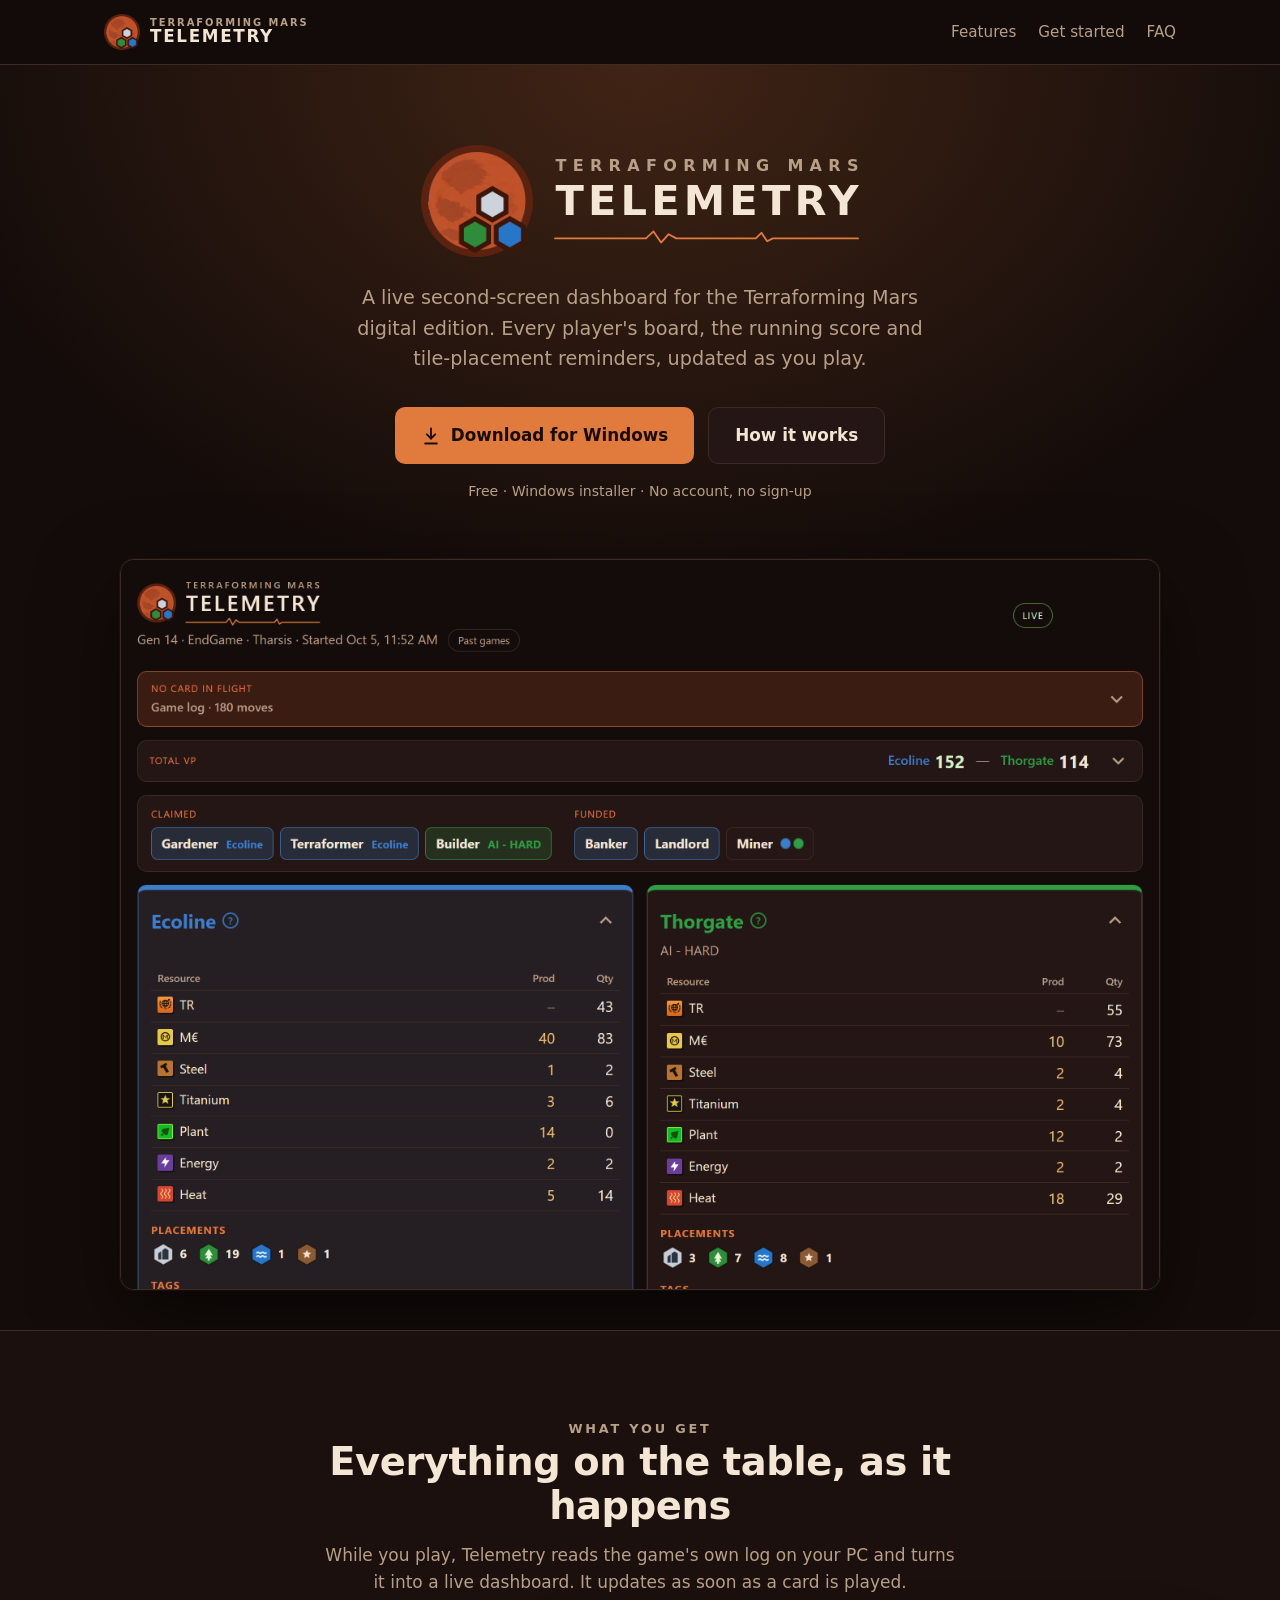
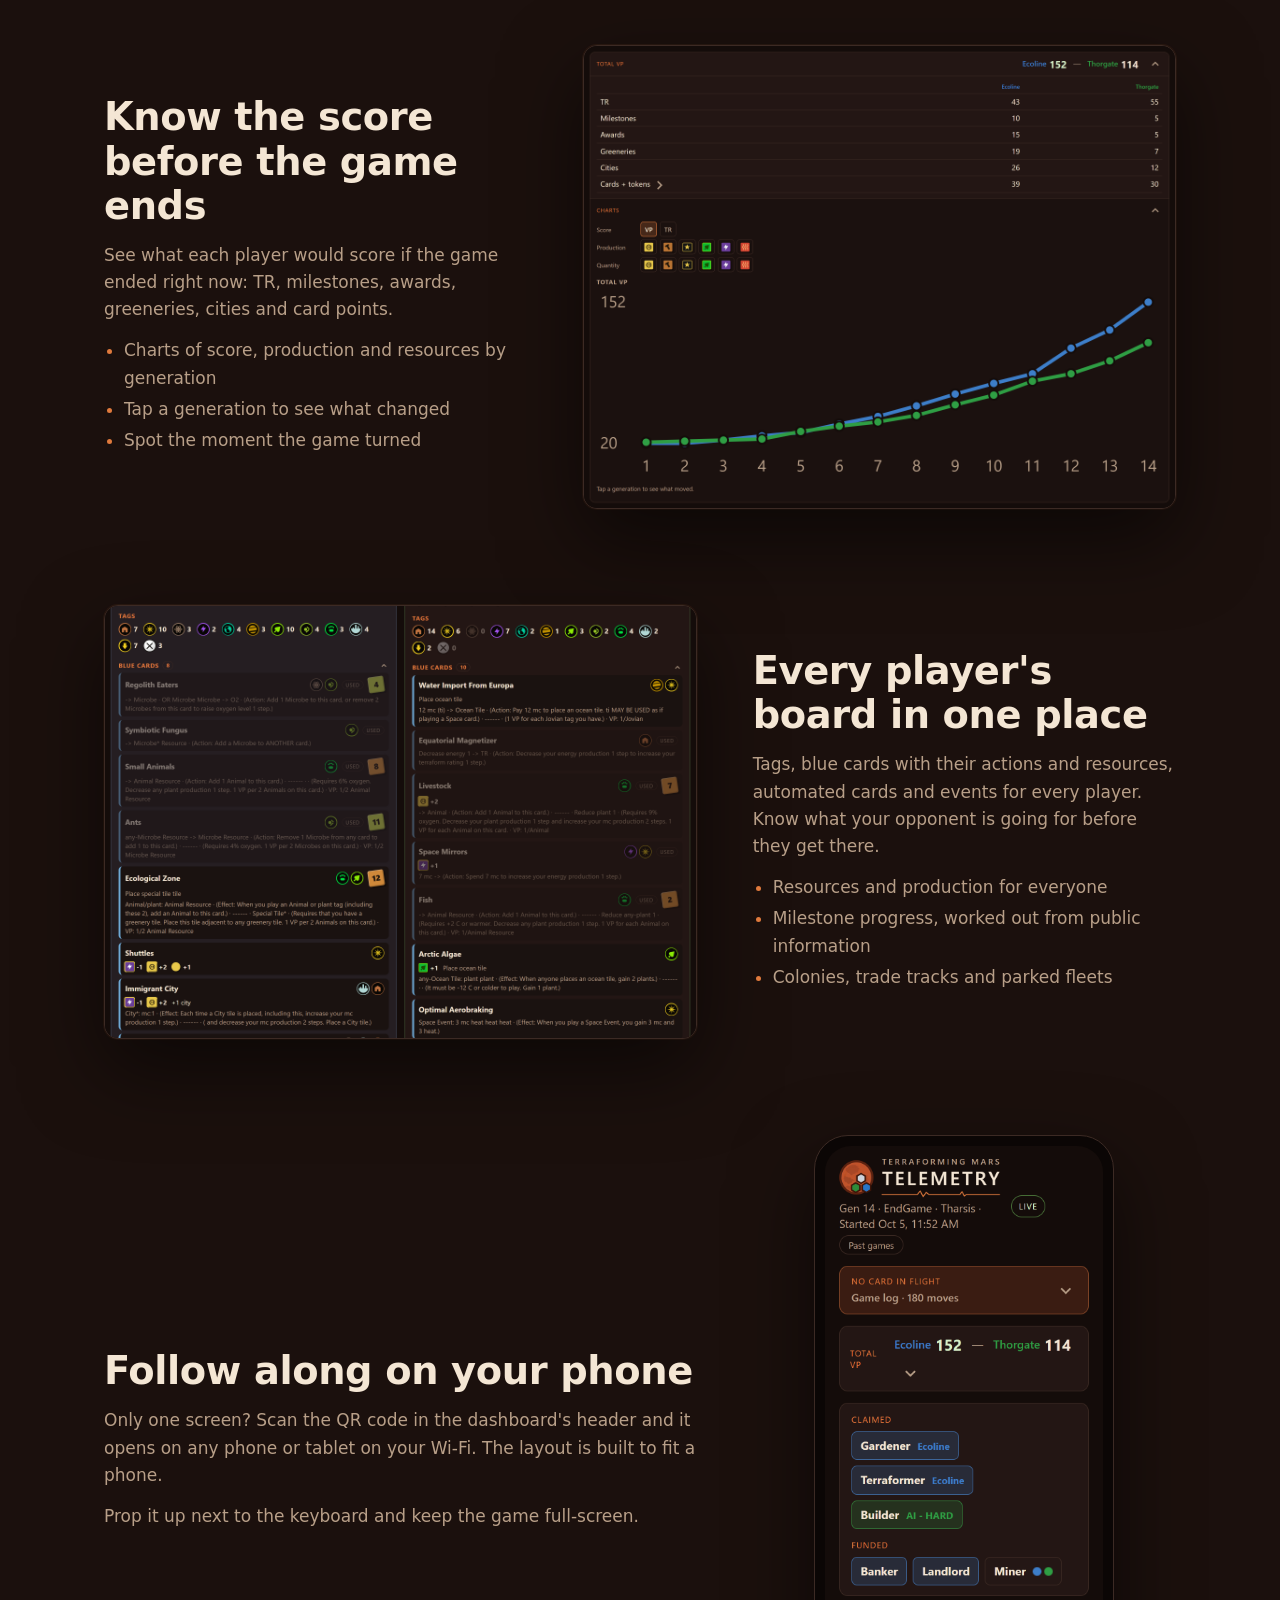
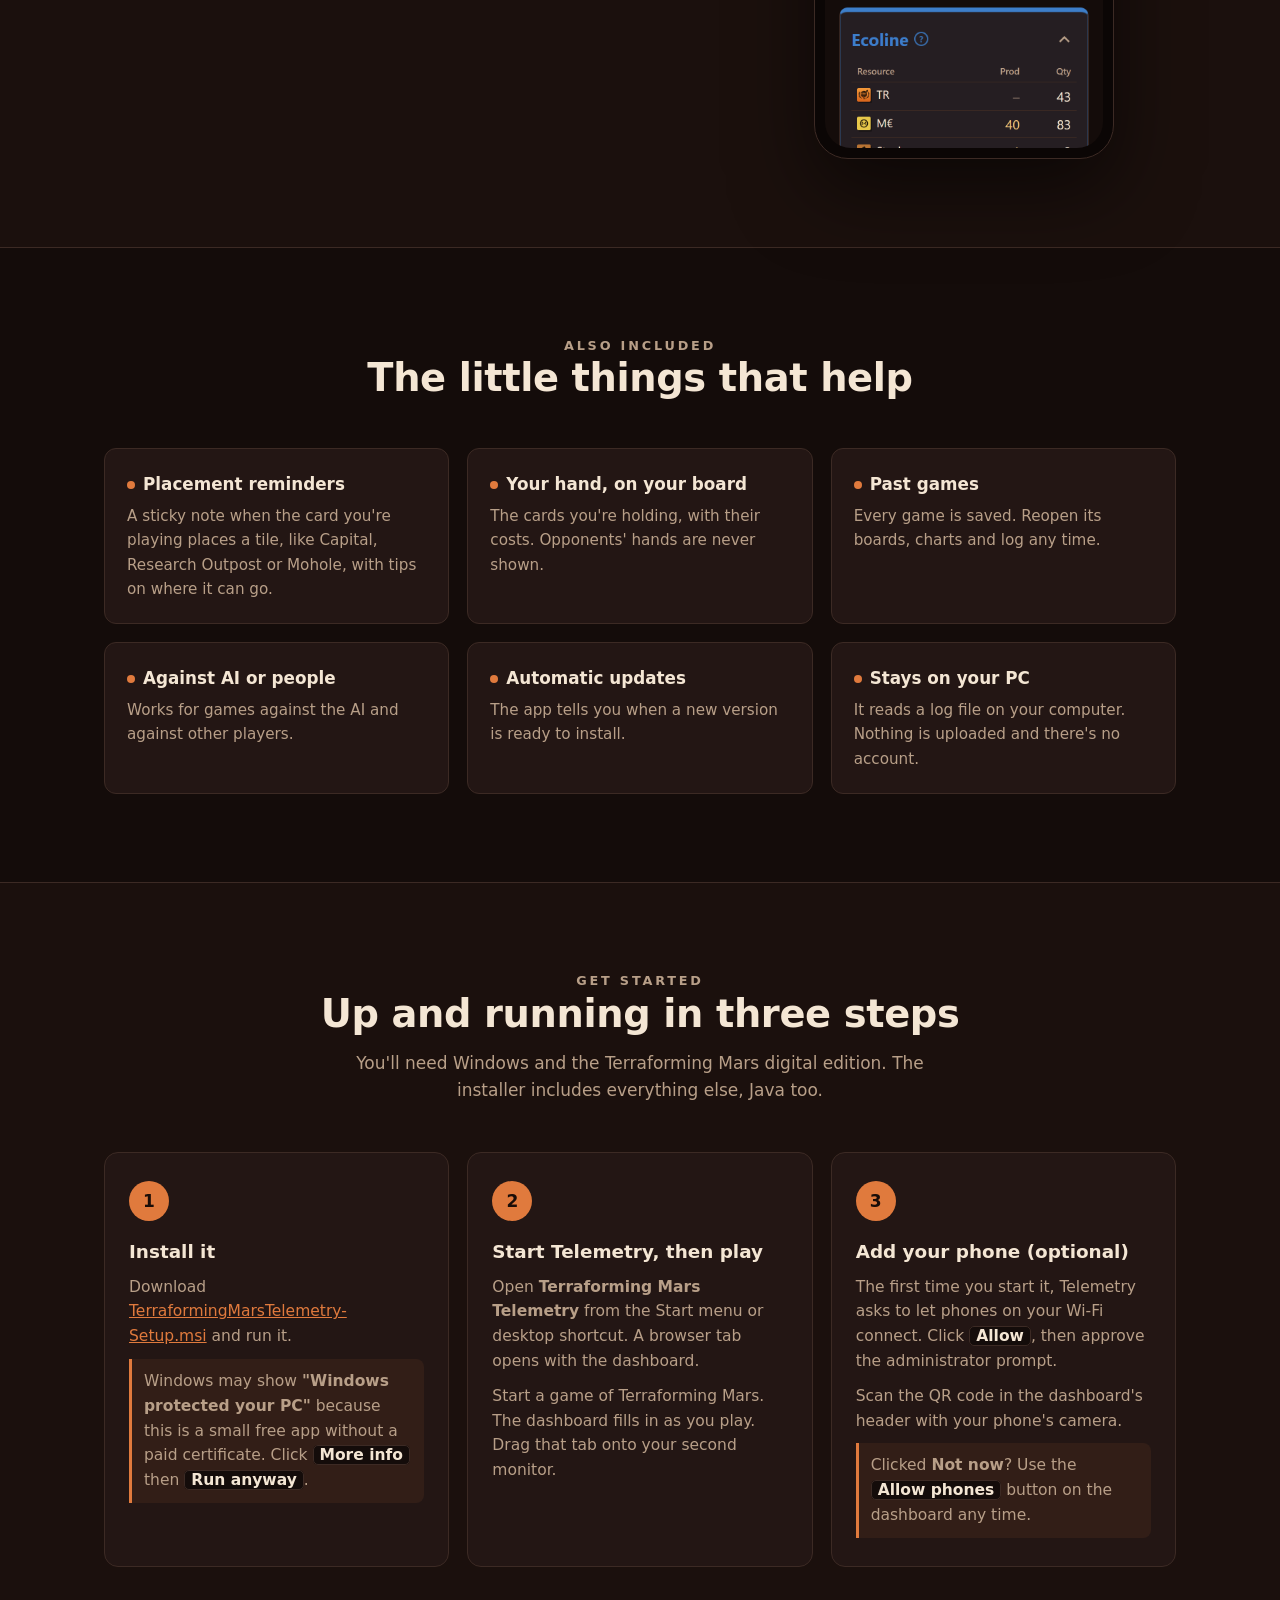
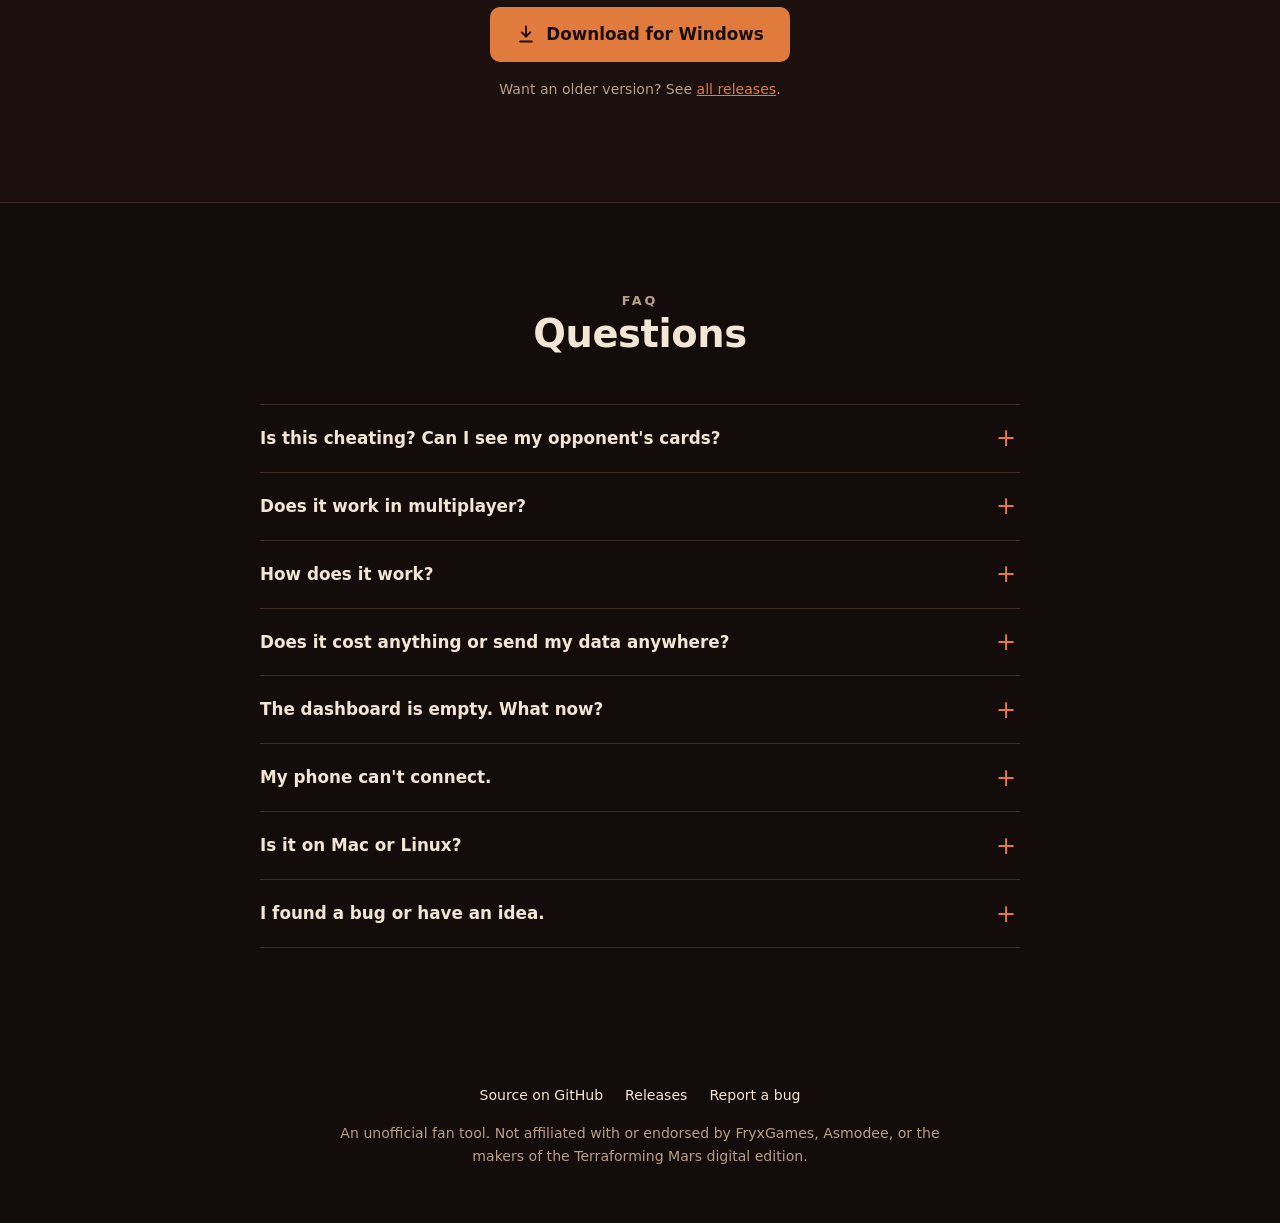
==== commit 7cdca7b4: "Boards section: don't promise every board fits side by side" ====
--- a/docs/index.html
+++ b/docs/index.html
@@ -231,7 +231,7 @@
 
       <div class="feature flip">
         <div class="copy">
-          <h2>Every board, side by side</h2>
+          <h2>Every player's board in one place</h2>
           <p>Tags, blue cards with their actions and resources, automated cards and events for every player. Know what your opponent is going for before they get there.</p>
           <ul>
             <li>Resources and production for everyone</li>
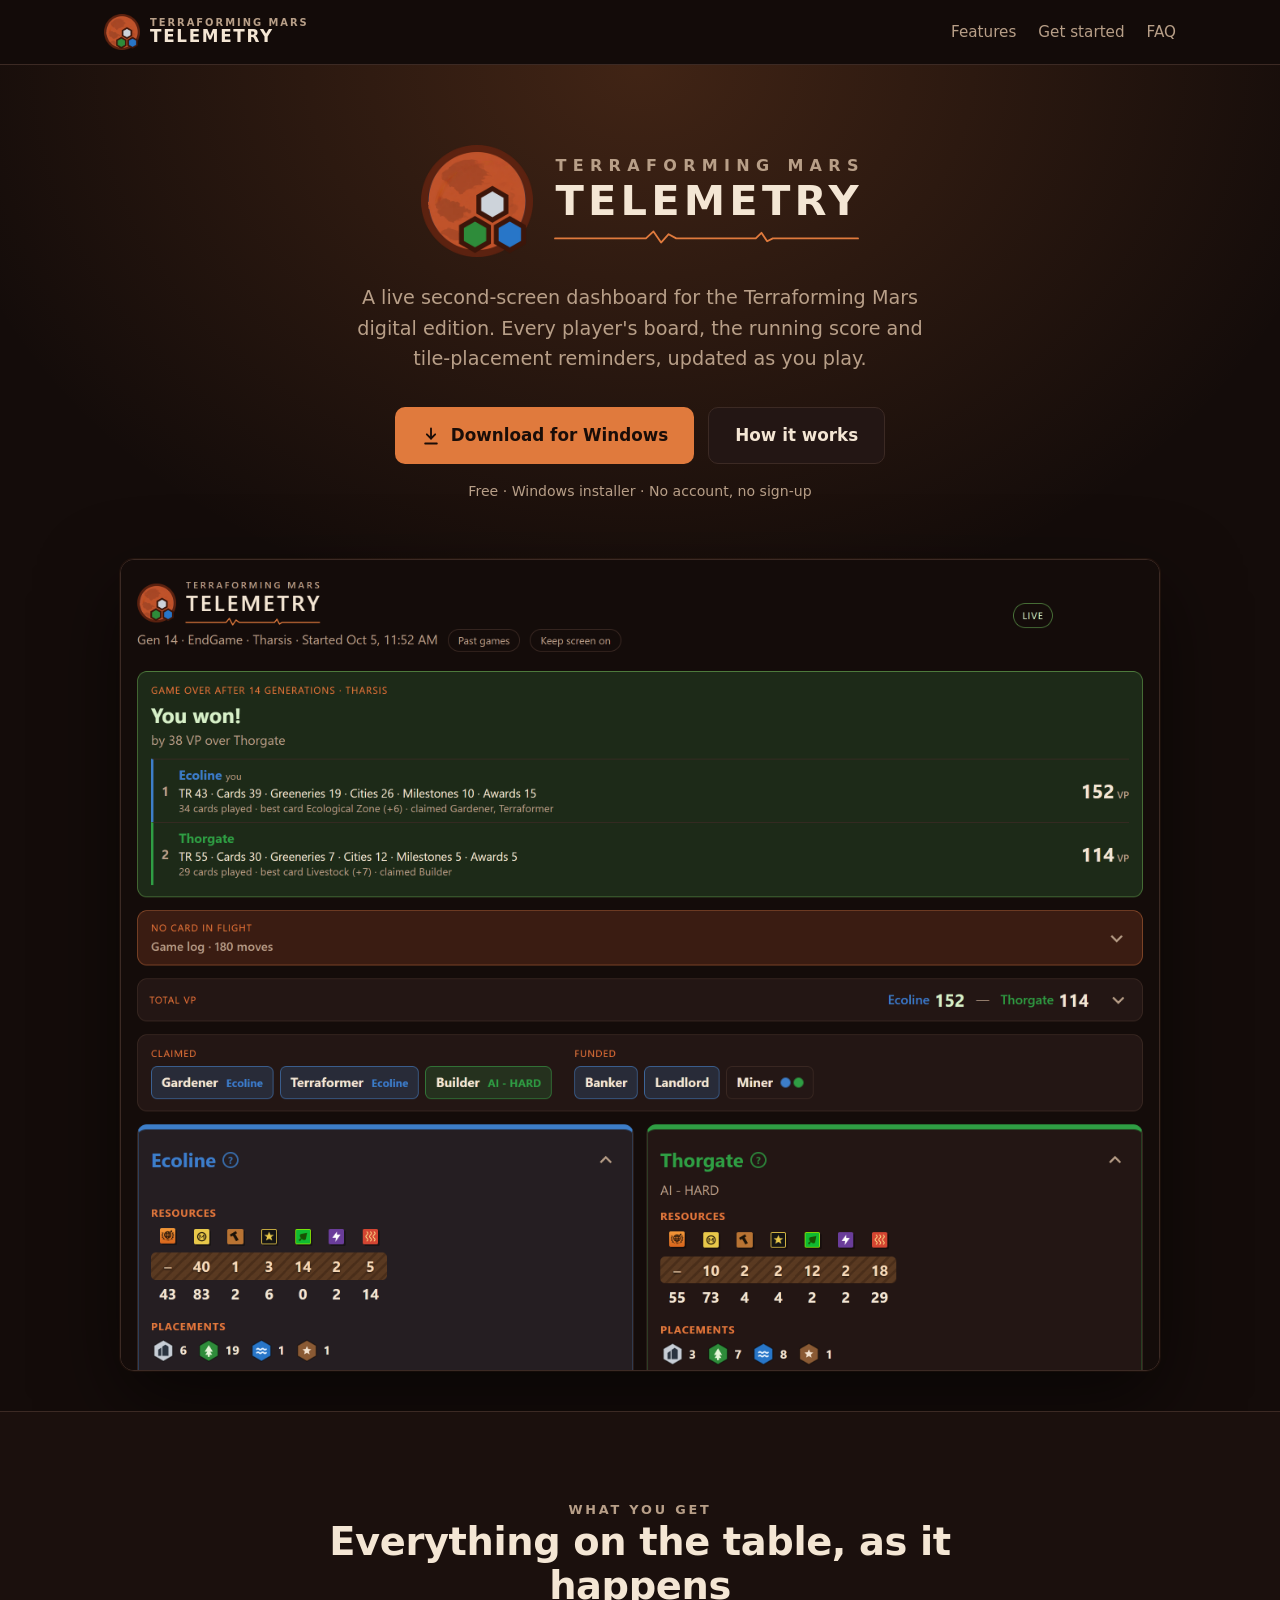
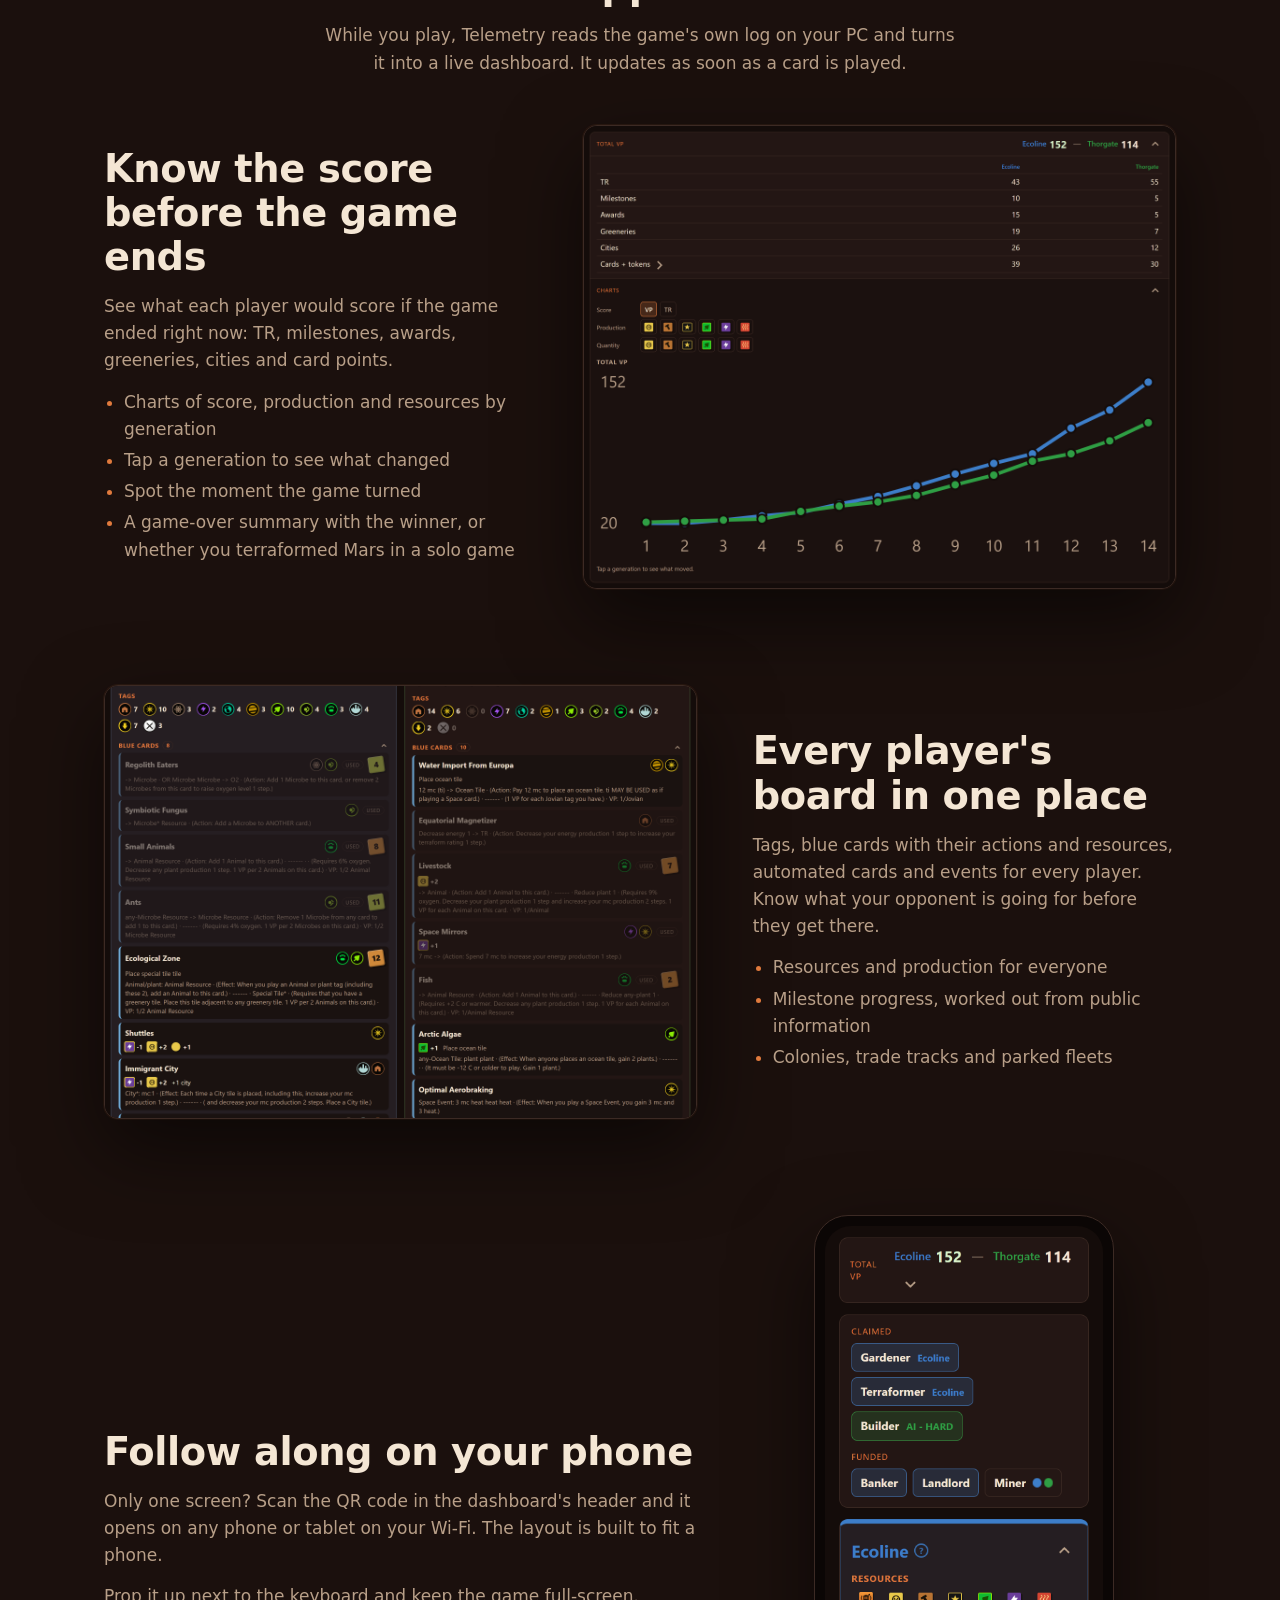
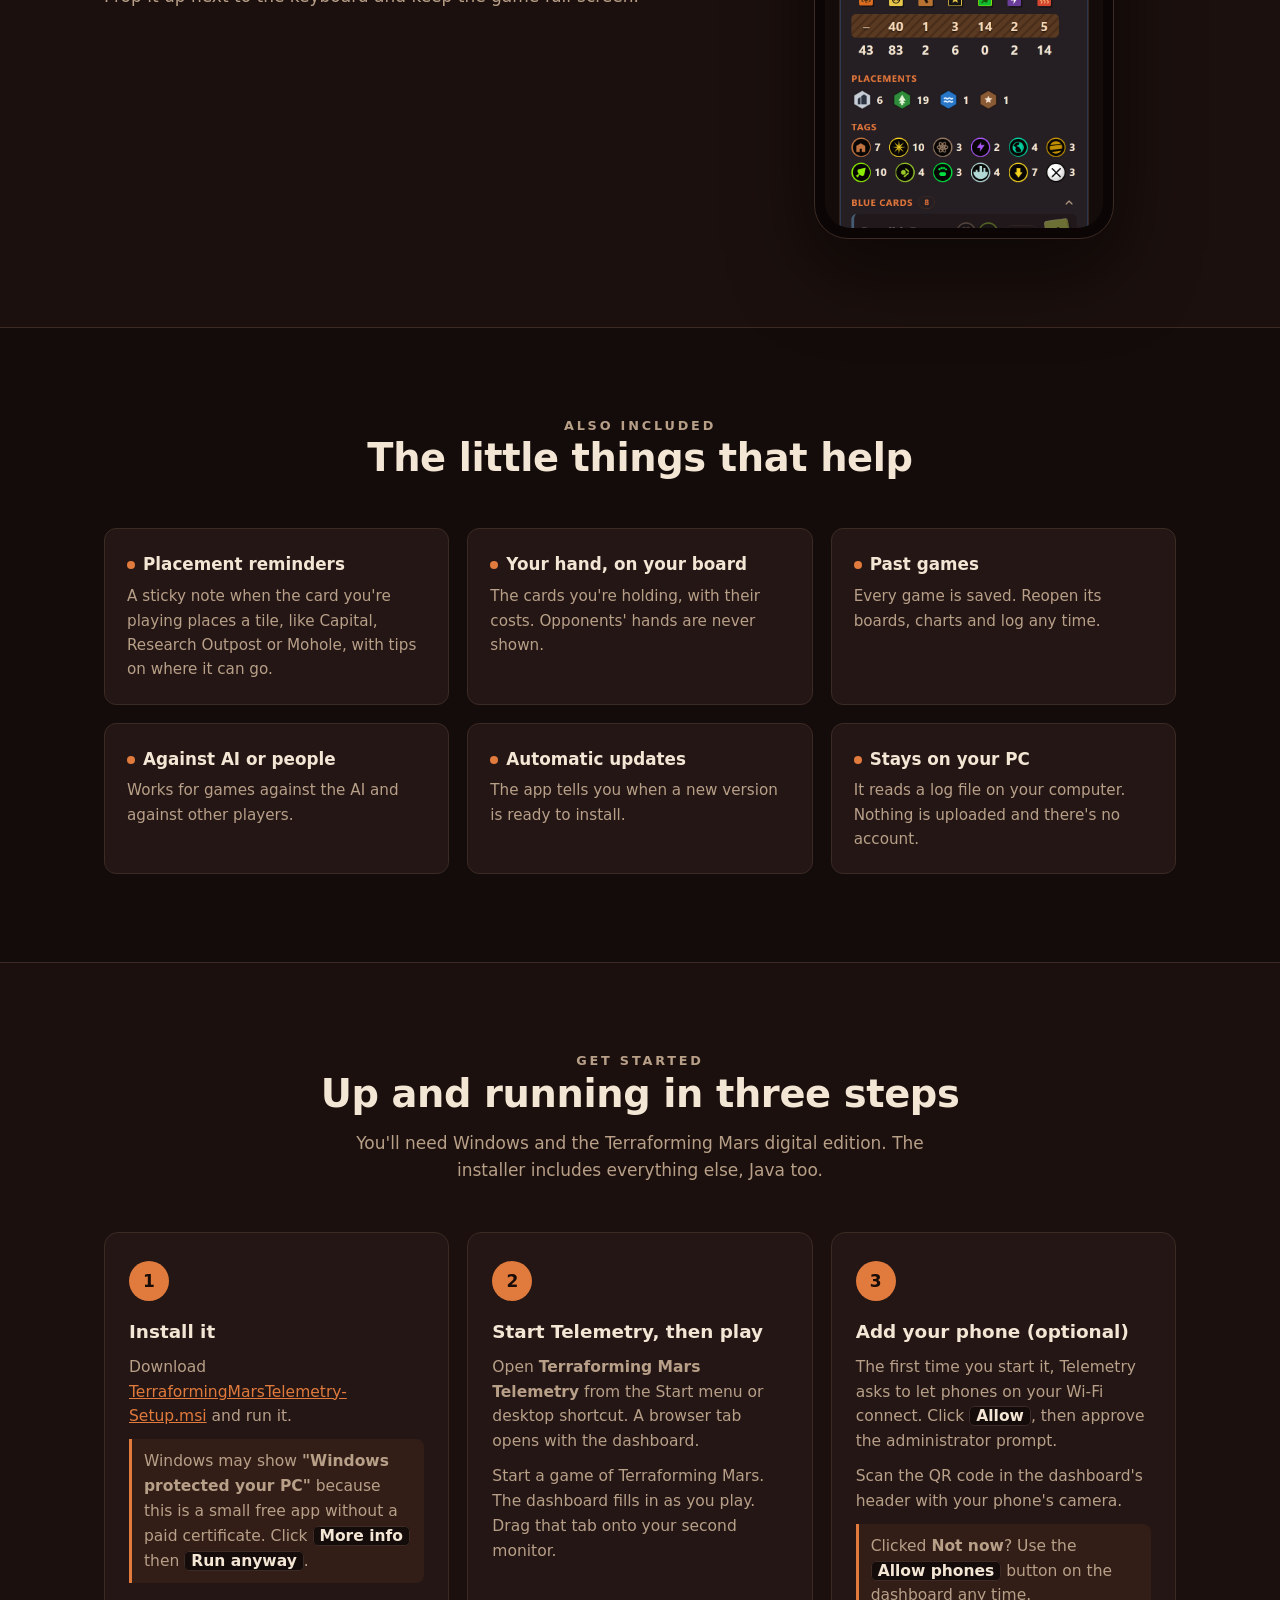
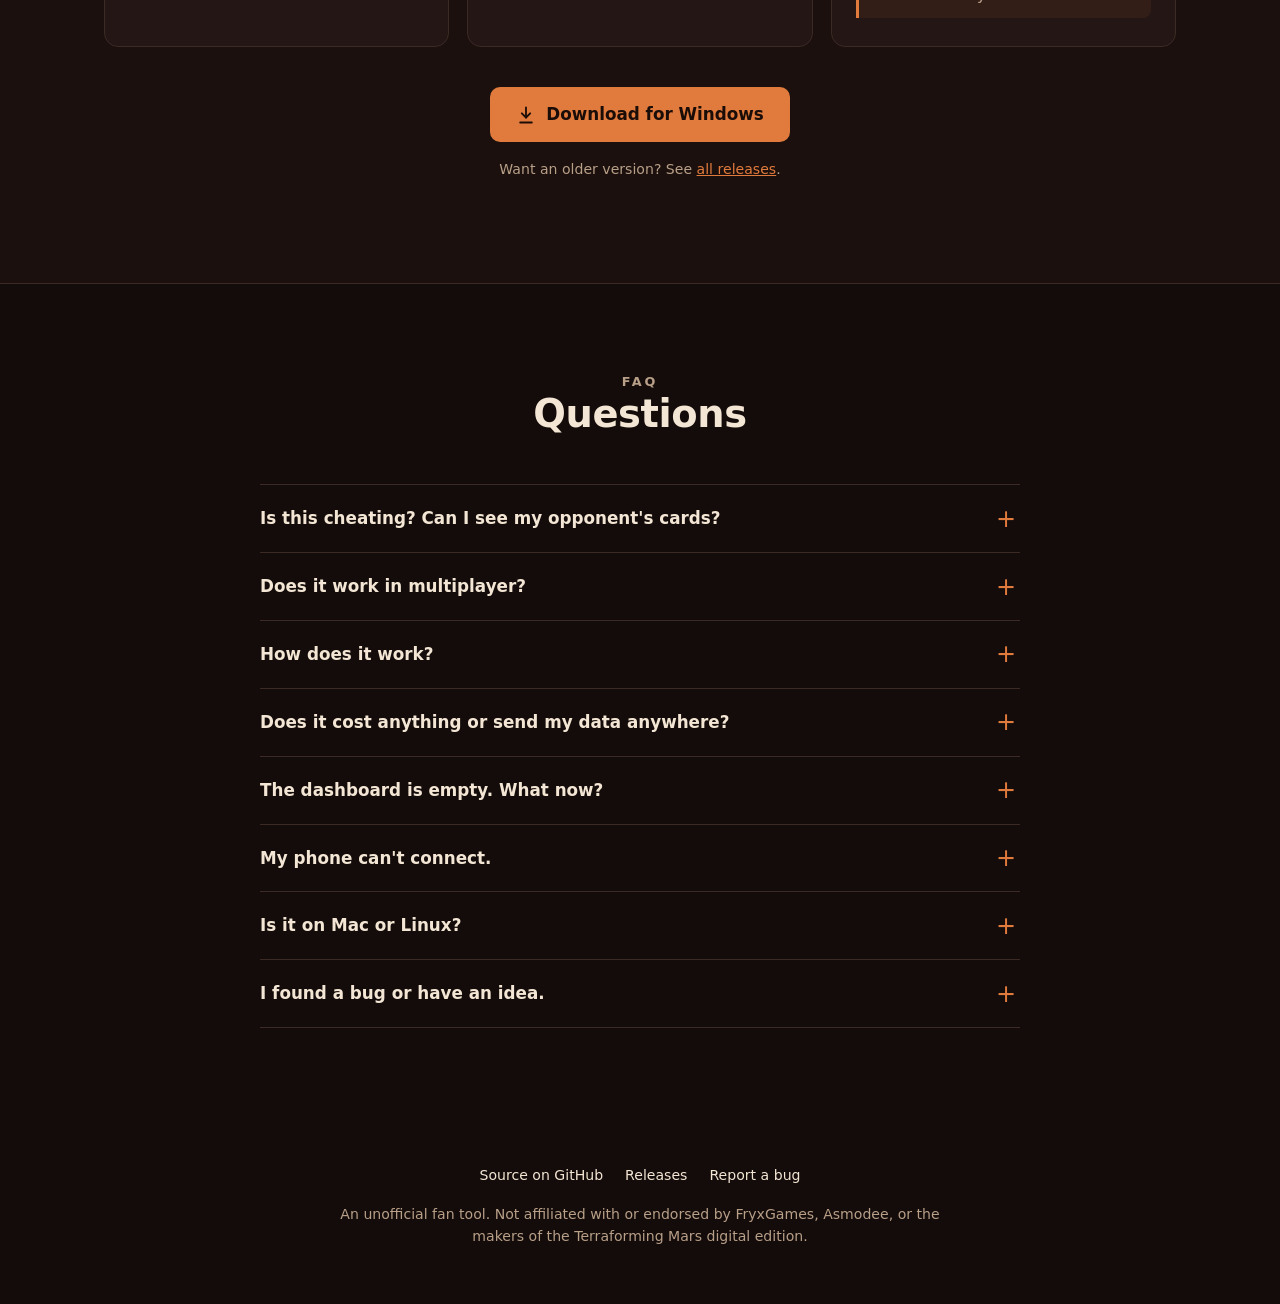
==== commit 79bc0811: "Homepage screenshots show the new Resources rows and game-over summary Retake the overview and phone" ====
--- a/docs/index.html
+++ b/docs/index.html
@@ -8,7 +8,7 @@
   <link rel="icon" href="logo.png">
   <meta property="og:title" content="Terraforming Mars Telemetry">
   <meta property="og:description" content="A free, live second-screen dashboard for the Terraforming Mars digital edition.">
-  <meta property="og:image" content="https://deccles.github.io/terraforming-mars-telemetry/screenshots/overview.png">
+  <meta property="og:image" content="https://villunus.github.io/terraforming-mars-telemetry/screenshots/overview.png">
   <meta property="og:type" content="website">
   <style>
     :root {
@@ -195,7 +195,7 @@
       </h1>
       <p class="lead">A live second-screen dashboard for the Terraforming Mars digital edition. Every player's board, the running score and tile-placement reminders, updated as you play.</p>
       <div class="cta">
-        <a class="btn btn-primary" href="https://github.com/deccles/terraforming-mars-telemetry/releases/download/latest/TerraformingMarsTelemetry-Setup.msi">
+        <a class="btn btn-primary" href="https://github.com/Villunus/terraforming-mars-telemetry/releases/download/latest/TerraformingMarsTelemetry-Setup.msi">
           <svg viewBox="0 0 24 24" fill="none" stroke="currentColor" stroke-width="2.2" stroke-linecap="round" stroke-linejoin="round" aria-hidden="true"><path d="M12 3v12"/><path d="m7 10 5 5 5-5"/><path d="M5 21h14"/></svg>
           Download for Windows
         </a>
@@ -203,7 +203,7 @@
       </div>
       <p class="fine">Free &middot; Windows installer &middot; No account, no sign-up</p>
       <div class="hero-shot shot">
-        <img src="screenshots/overview.png" width="2560" height="1800" alt="The dashboard showing two players' resources and production, claimed milestones, funded awards and the running VP total">
+        <img src="screenshots/overview.png" width="2560" height="1998" alt="The dashboard after a finished game: the game-over summary, claimed milestones, funded awards, and each player's resources and production">
       </div>
     </div>
   </div>
@@ -224,6 +224,7 @@
             <li>Charts of score, production and resources by generation</li>
             <li>Tap a generation to see what changed</li>
             <li>Spot the moment the game turned</li>
+            <li>A game-over summary with the winner, or whether you terraformed Mars in a solo game</li>
           </ul>
         </div>
         <div class="shot"><img src="screenshots/scoreboard.png" width="2528" height="1980" loading="lazy" alt="Score breakdown table and a VP-per-generation chart for two players"></div>
@@ -248,7 +249,7 @@
           <p>Only one screen? Scan the QR code in the dashboard's header and it opens on any phone or tablet on your Wi-Fi. The layout is built to fit a phone.</p>
           <p>Prop it up next to the keyboard and keep the game full-screen.</p>
         </div>
-        <div class="phone-frame"><img src="screenshots/phone.png" width="780" height="1688" loading="lazy" alt="The dashboard on a phone-sized screen"></div>
+        <div class="phone-frame"><img src="screenshots/phone.png" width="780" height="1688" loading="lazy" alt="The scoreboard, milestones and a player's resources on a phone-sized screen"></div>
       </div>
     </div>
   </section>
@@ -280,7 +281,7 @@
       <div class="steps">
         <div class="step">
           <h3>Install it</h3>
-          <p>Download <a href="https://github.com/deccles/terraforming-mars-telemetry/releases/download/latest/TerraformingMarsTelemetry-Setup.msi">TerraformingMarsTelemetry-Setup.msi</a> and run it.</p>
+          <p>Download <a href="https://github.com/Villunus/terraforming-mars-telemetry/releases/download/latest/TerraformingMarsTelemetry-Setup.msi">TerraformingMarsTelemetry-Setup.msi</a> and run it.</p>
           <p class="note">Windows may show <b>"Windows protected your PC"</b> because this is a small free app without a paid certificate. Click <kbd>More info</kbd> then <kbd>Run anyway</kbd>.</p>
         </div>
         <div class="step">
@@ -296,11 +297,11 @@
         </div>
       </div>
       <div class="get-cta">
-        <a class="btn btn-primary" href="https://github.com/deccles/terraforming-mars-telemetry/releases/download/latest/TerraformingMarsTelemetry-Setup.msi">
+        <a class="btn btn-primary" href="https://github.com/Villunus/terraforming-mars-telemetry/releases/download/latest/TerraformingMarsTelemetry-Setup.msi">
           <svg viewBox="0 0 24 24" fill="none" stroke="currentColor" stroke-width="2.2" stroke-linecap="round" stroke-linejoin="round" aria-hidden="true"><path d="M12 3v12"/><path d="m7 10 5 5 5-5"/><path d="M5 21h14"/></svg>
           Download for Windows
         </a>
-        <p class="fine">Want an older version? See <a href="https://github.com/deccles/terraforming-mars-telemetry/releases">all releases</a>.</p>
+        <p class="fine">Want an older version? See <a href="https://github.com/Villunus/terraforming-mars-telemetry/releases">all releases</a>.</p>
       </div>
     </div>
   </section>
@@ -330,7 +331,7 @@
         </details>
         <details>
           <summary>The dashboard is empty. What now?</summary>
-          <p>Make sure you're playing the PC digital edition and that a game has started. Telemetry reads the log at <code>%USERPROFILE%\AppData\LocalLow\LuckyHammers\Terraforming Mars\Player.log</code>. If yours is somewhere else, <a href="https://github.com/deccles/terraforming-mars-telemetry/issues">open an issue</a> and let me know.</p>
+          <p>Make sure you're playing the PC digital edition and that a game has started. Telemetry reads the log at <code>%USERPROFILE%\AppData\LocalLow\LuckyHammers\Terraforming Mars\Player.log</code>. If yours is somewhere else, <a href="https://github.com/Villunus/terraforming-mars-telemetry/issues">open an issue</a> and let me know.</p>
         </details>
         <details>
           <summary>My phone can't connect.</summary>
@@ -342,7 +343,7 @@
         </details>
         <details>
           <summary>I found a bug or have an idea.</summary>
-          <p>Great! Please <a href="https://github.com/deccles/terraforming-mars-telemetry/issues">open an issue on GitHub</a>.</p>
+          <p>Great! Please <a href="https://github.com/Villunus/terraforming-mars-telemetry/issues">open an issue on GitHub</a>.</p>
         </details>
       </div>
     </div>
@@ -352,9 +353,9 @@
 <footer>
   <div class="wrap">
     <div class="links">
-      <a href="https://github.com/deccles/terraforming-mars-telemetry">Source on GitHub</a>
-      <a href="https://github.com/deccles/terraforming-mars-telemetry/releases">Releases</a>
-      <a href="https://github.com/deccles/terraforming-mars-telemetry/issues">Report a bug</a>
+      <a href="https://github.com/Villunus/terraforming-mars-telemetry">Source on GitHub</a>
+      <a href="https://github.com/Villunus/terraforming-mars-telemetry/releases">Releases</a>
+      <a href="https://github.com/Villunus/terraforming-mars-telemetry/issues">Report a bug</a>
     </div>
     <p>An unofficial fan tool. Not affiliated with or endorsed by FryxGames, Asmodee, or the makers of the Terraforming Mars digital edition.</p>
   </div>
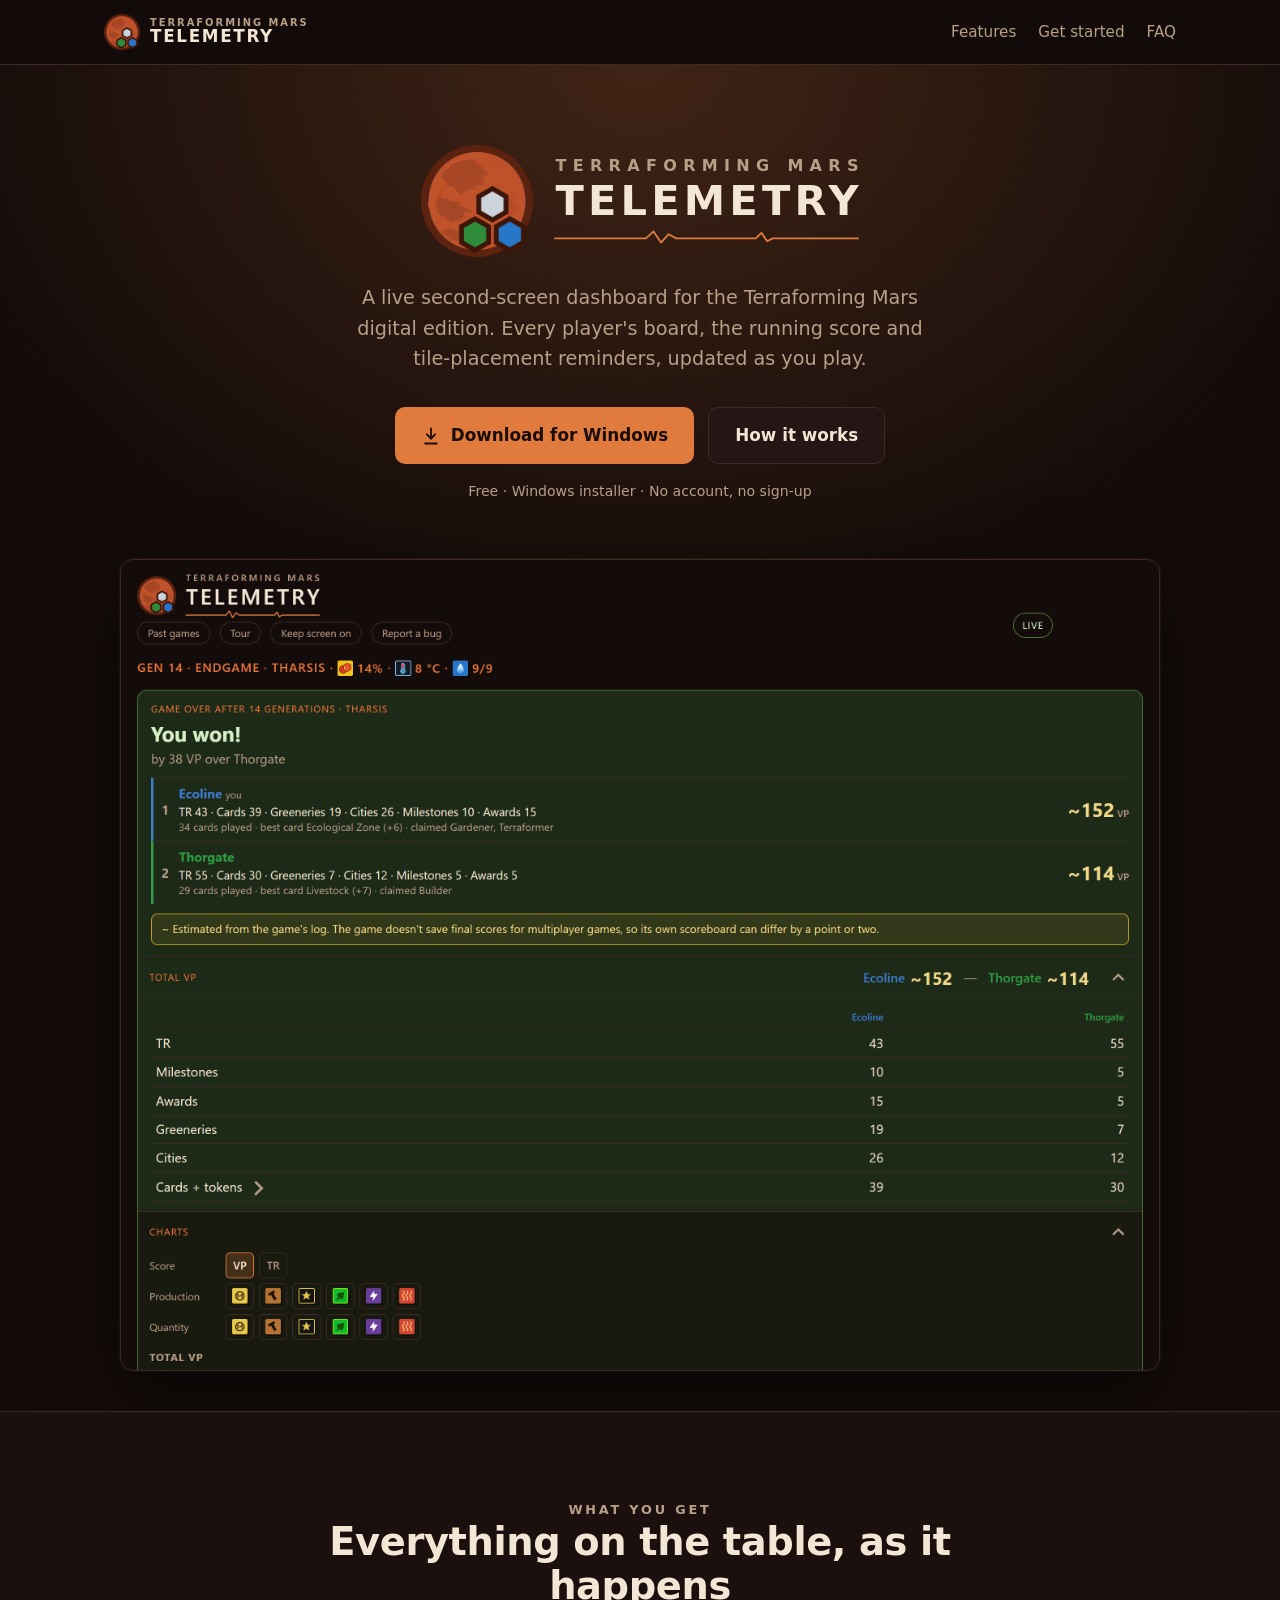
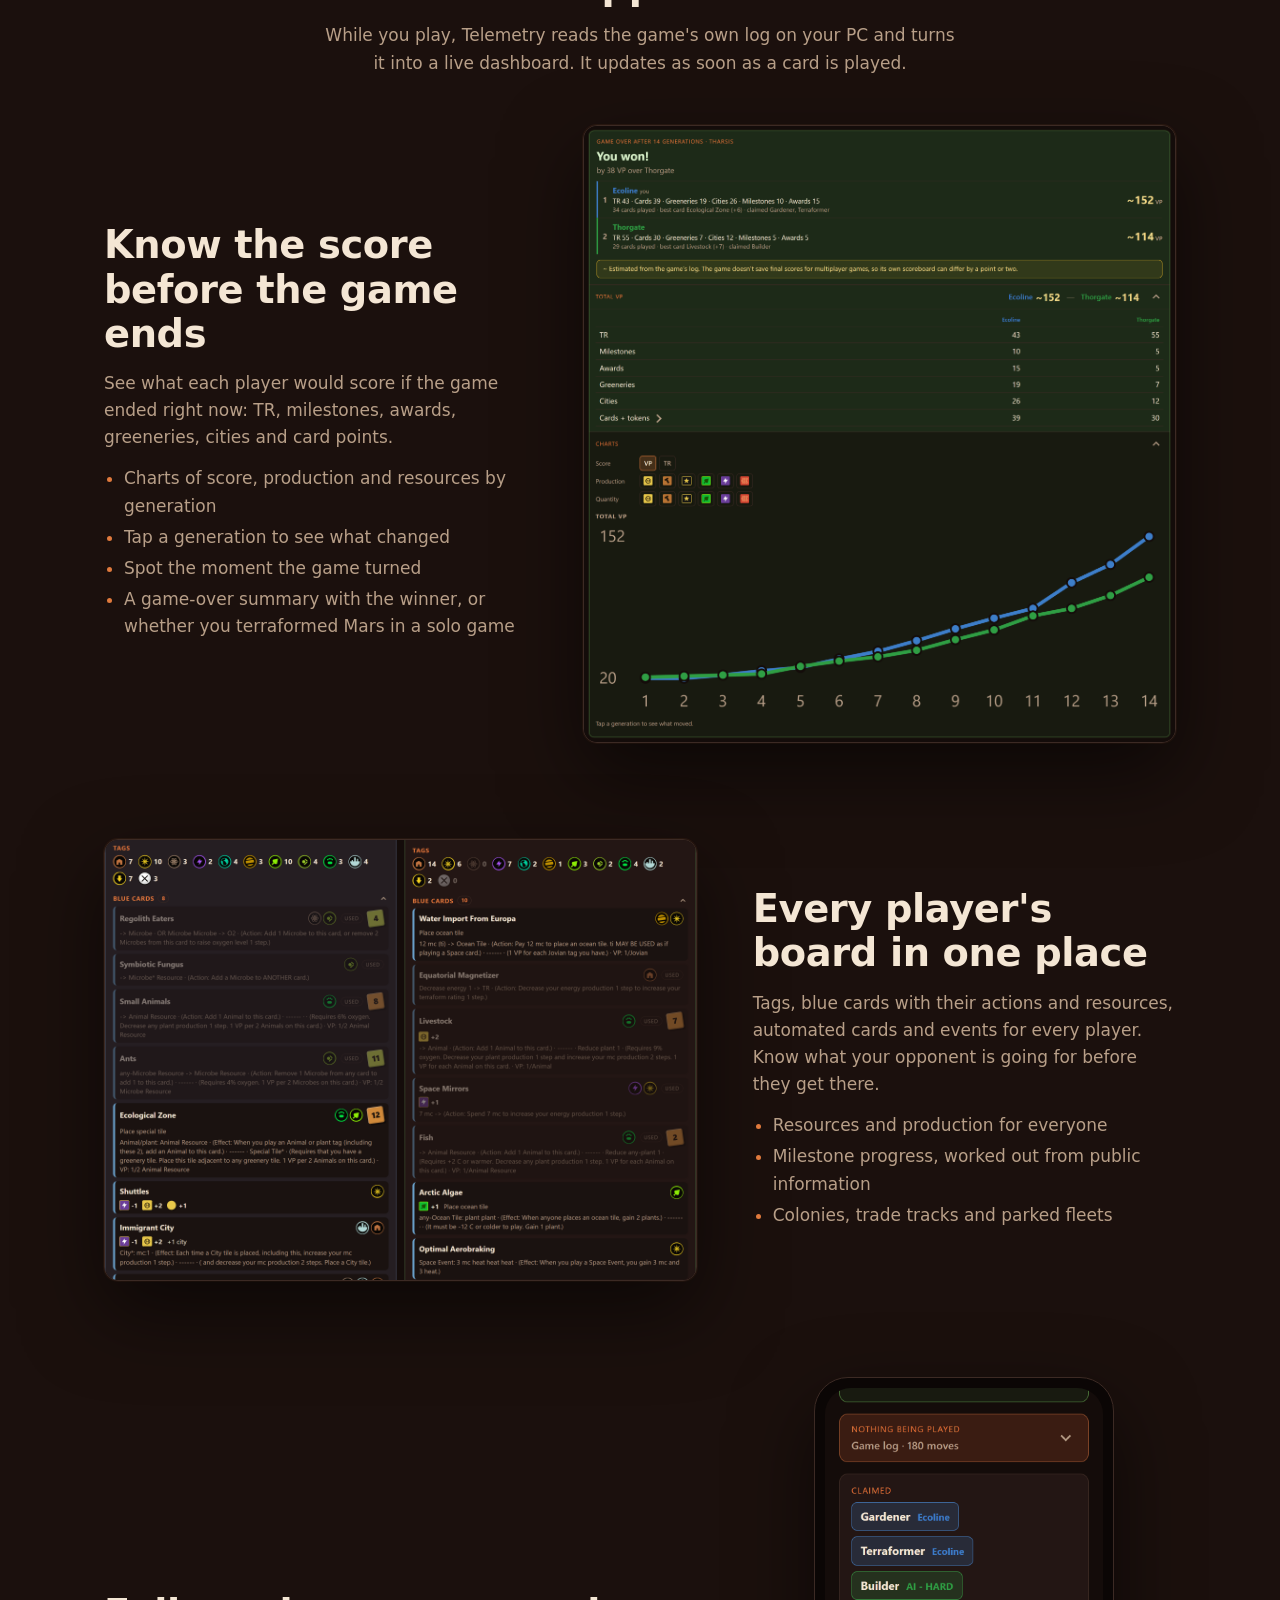
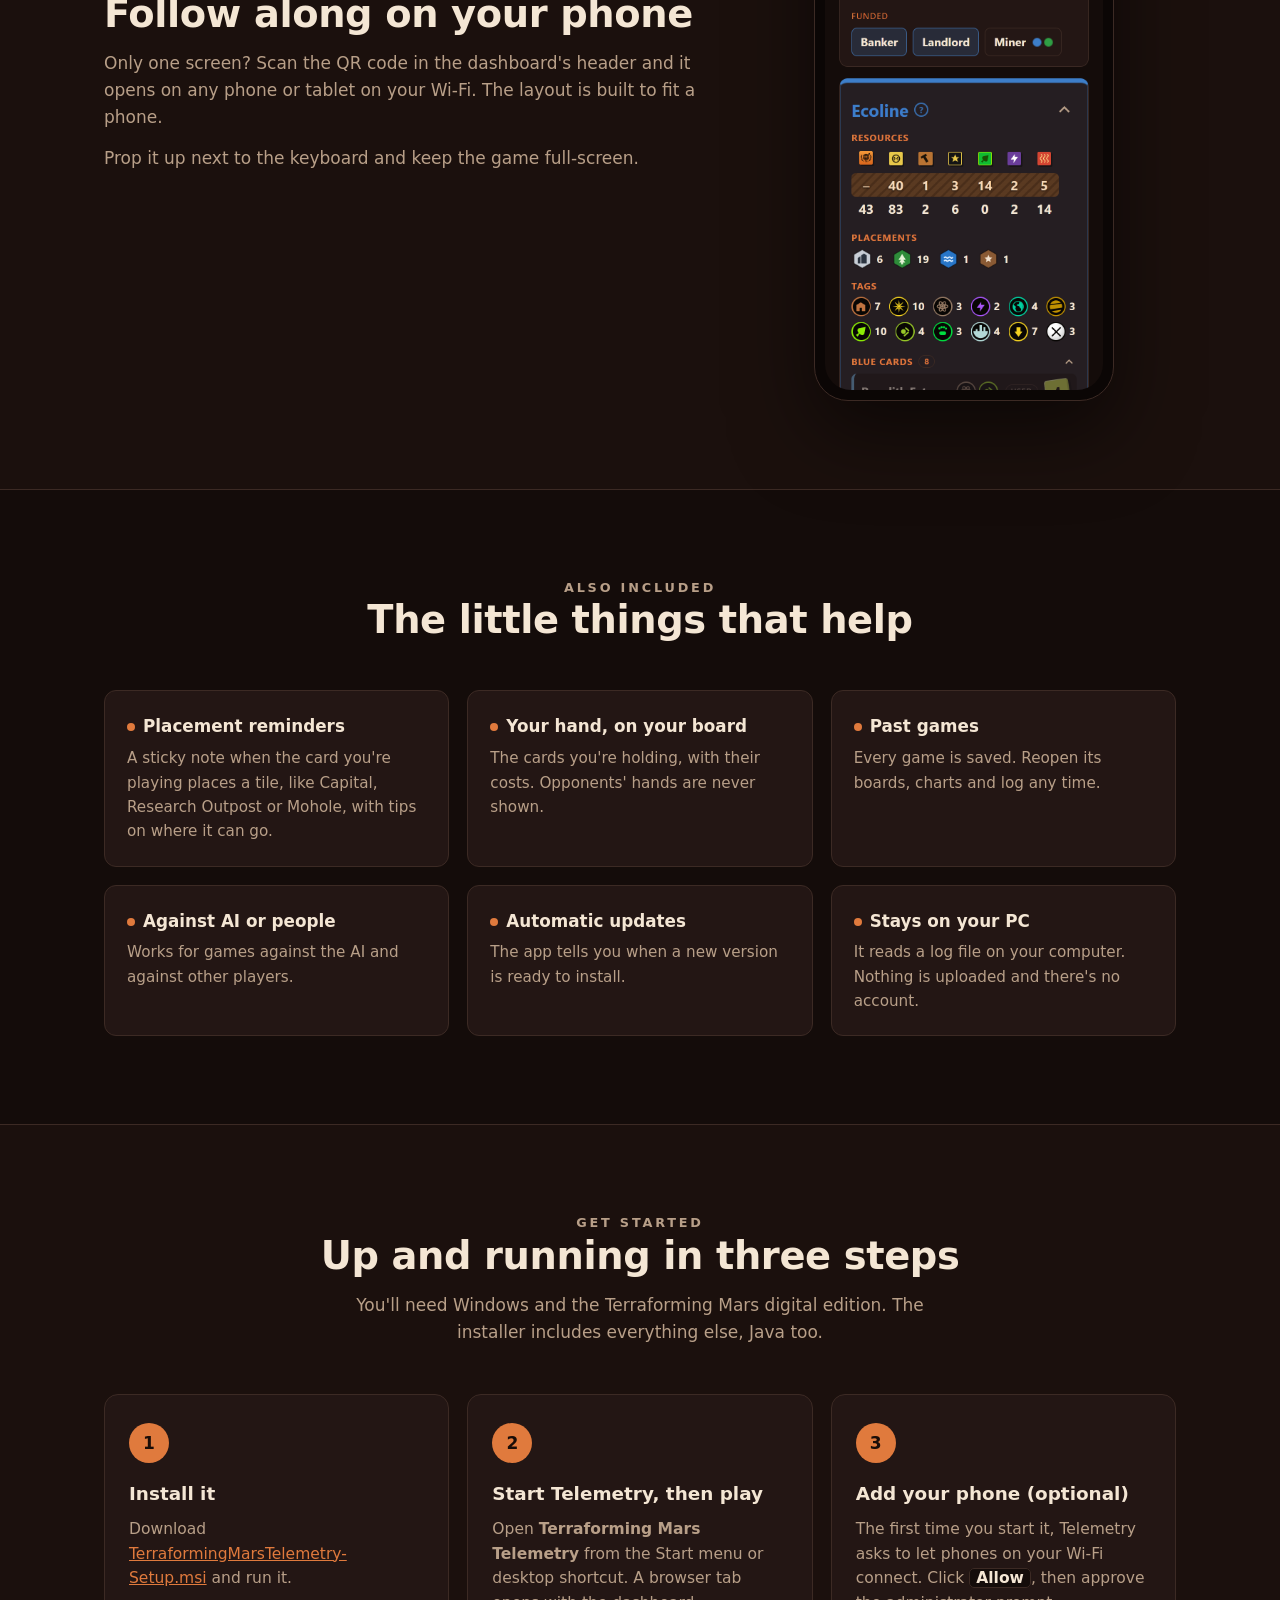
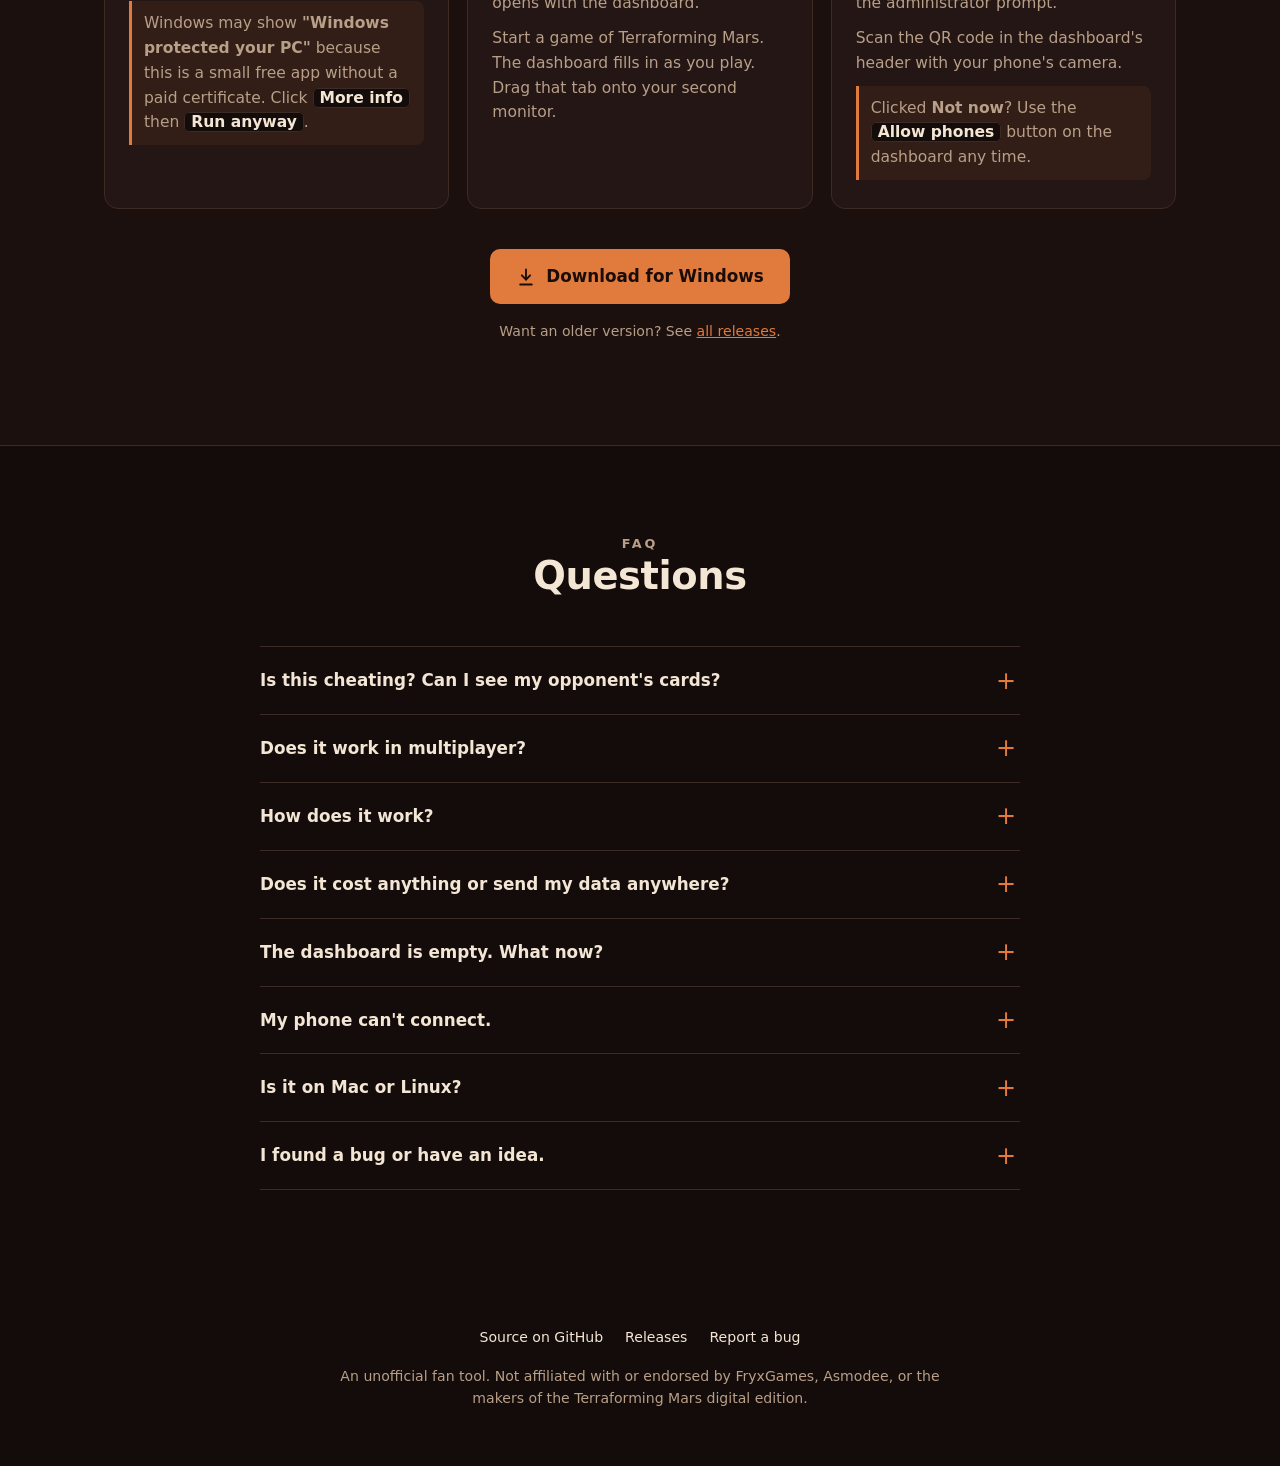
==== commit 1aa123d0: "Update screenshots; hide global parameters on games saved without them Retakes the Pages and README " ====
--- a/docs/index.html
+++ b/docs/index.html
@@ -5,6 +5,8 @@
   <meta name="viewport" content="width=device-width, initial-scale=1">
   <title>Terraforming Mars Telemetry</title>
   <meta name="description" content="A free, live second-screen dashboard for the Terraforming Mars digital edition. Every player's board, a running score with charts, and tile-placement reminders.">
+  <meta name="google-site-verification" content="xFfsZNE9Dfe5kfTkGX2vtCind02Q_PhET1TV8y6r7MQ">
+  <link rel="canonical" href="https://villunus.github.io/terraforming-mars-telemetry/">
   <link rel="icon" href="logo.png">
   <meta property="og:title" content="Terraforming Mars Telemetry">
   <meta property="og:description" content="A free, live second-screen dashboard for the Terraforming Mars digital edition.">
@@ -203,7 +205,7 @@
       </div>
       <p class="fine">Free &middot; Windows installer &middot; No account, no sign-up</p>
       <div class="hero-shot shot">
-        <img src="screenshots/overview.png" width="2560" height="1998" alt="The dashboard after a finished game: the game-over summary, claimed milestones, funded awards, and each player's resources and production">
+        <img src="screenshots/overview.png" width="2560" height="1998" alt="The dashboard after a finished game: the game status with oxygen, temperature and oceans, the game-over summary and the score breakdown">
       </div>
     </div>
   </div>
@@ -227,7 +229,7 @@
             <li>A game-over summary with the winner, or whether you terraformed Mars in a solo game</li>
           </ul>
         </div>
-        <div class="shot"><img src="screenshots/scoreboard.png" width="2528" height="1980" loading="lazy" alt="Score breakdown table and a VP-per-generation chart for two players"></div>
+        <div class="shot"><img src="screenshots/scoreboard.png" width="2520" height="2629" loading="lazy" alt="The game-over summary, score breakdown table and a VP-per-generation chart for two players"></div>
       </div>
 
       <div class="feature flip">
@@ -240,7 +242,7 @@
             <li>Colonies, trade tracks and parked fleets</li>
           </ul>
         </div>
-        <div class="shot"><img src="screenshots/boards.png" width="2528" height="1848" loading="lazy" alt="Tags and blue cards for two players side by side"></div>
+        <div class="shot"><img src="screenshots/boards.png" width="2480" height="1848" loading="lazy" alt="Tags and blue cards for two players side by side"></div>
       </div>
 
       <div class="feature phone">
@@ -249,7 +251,7 @@
           <p>Only one screen? Scan the QR code in the dashboard's header and it opens on any phone or tablet on your Wi-Fi. The layout is built to fit a phone.</p>
           <p>Prop it up next to the keyboard and keep the game full-screen.</p>
         </div>
-        <div class="phone-frame"><img src="screenshots/phone.png" width="780" height="1688" loading="lazy" alt="The scoreboard, milestones and a player's resources on a phone-sized screen"></div>
+        <div class="phone-frame"><img src="screenshots/phone.png" width="780" height="1688" loading="lazy" alt="The card banner, milestones and a player's resources on a phone-sized screen"></div>
       </div>
     </div>
   </section>
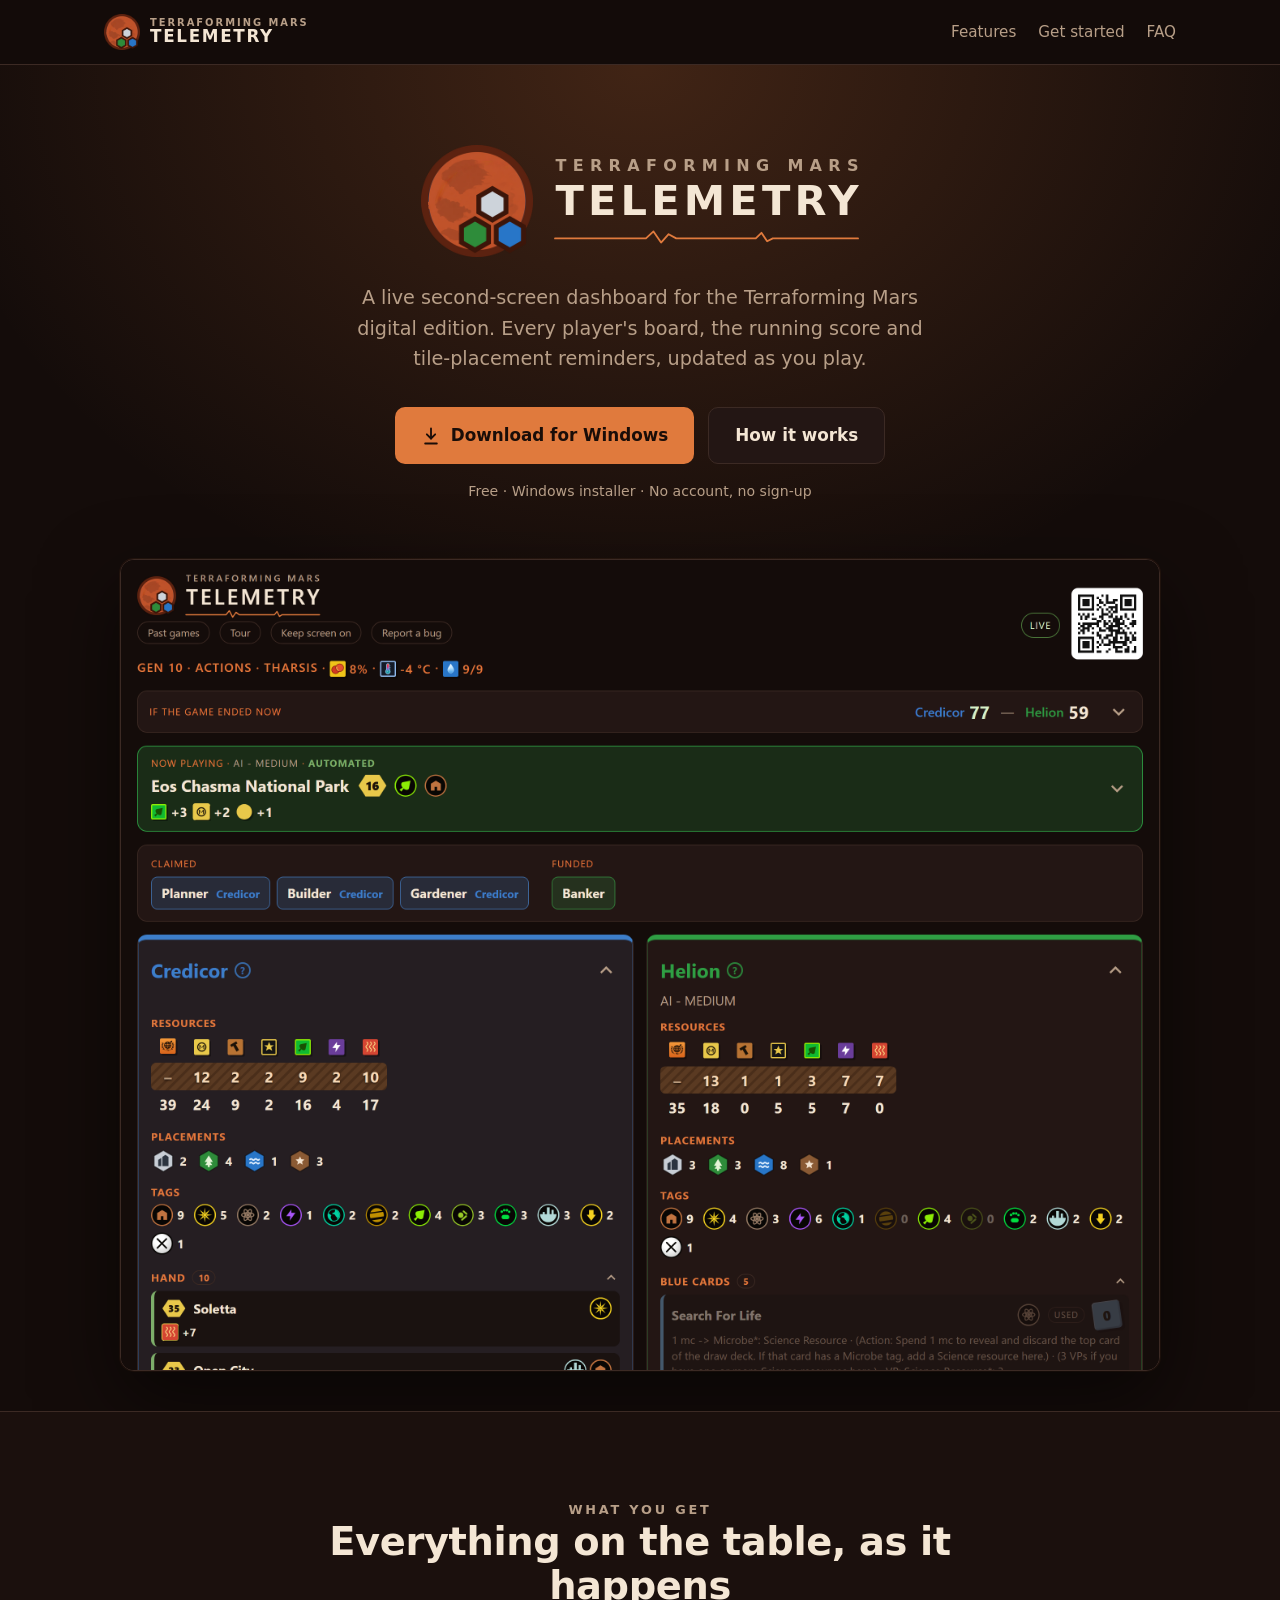
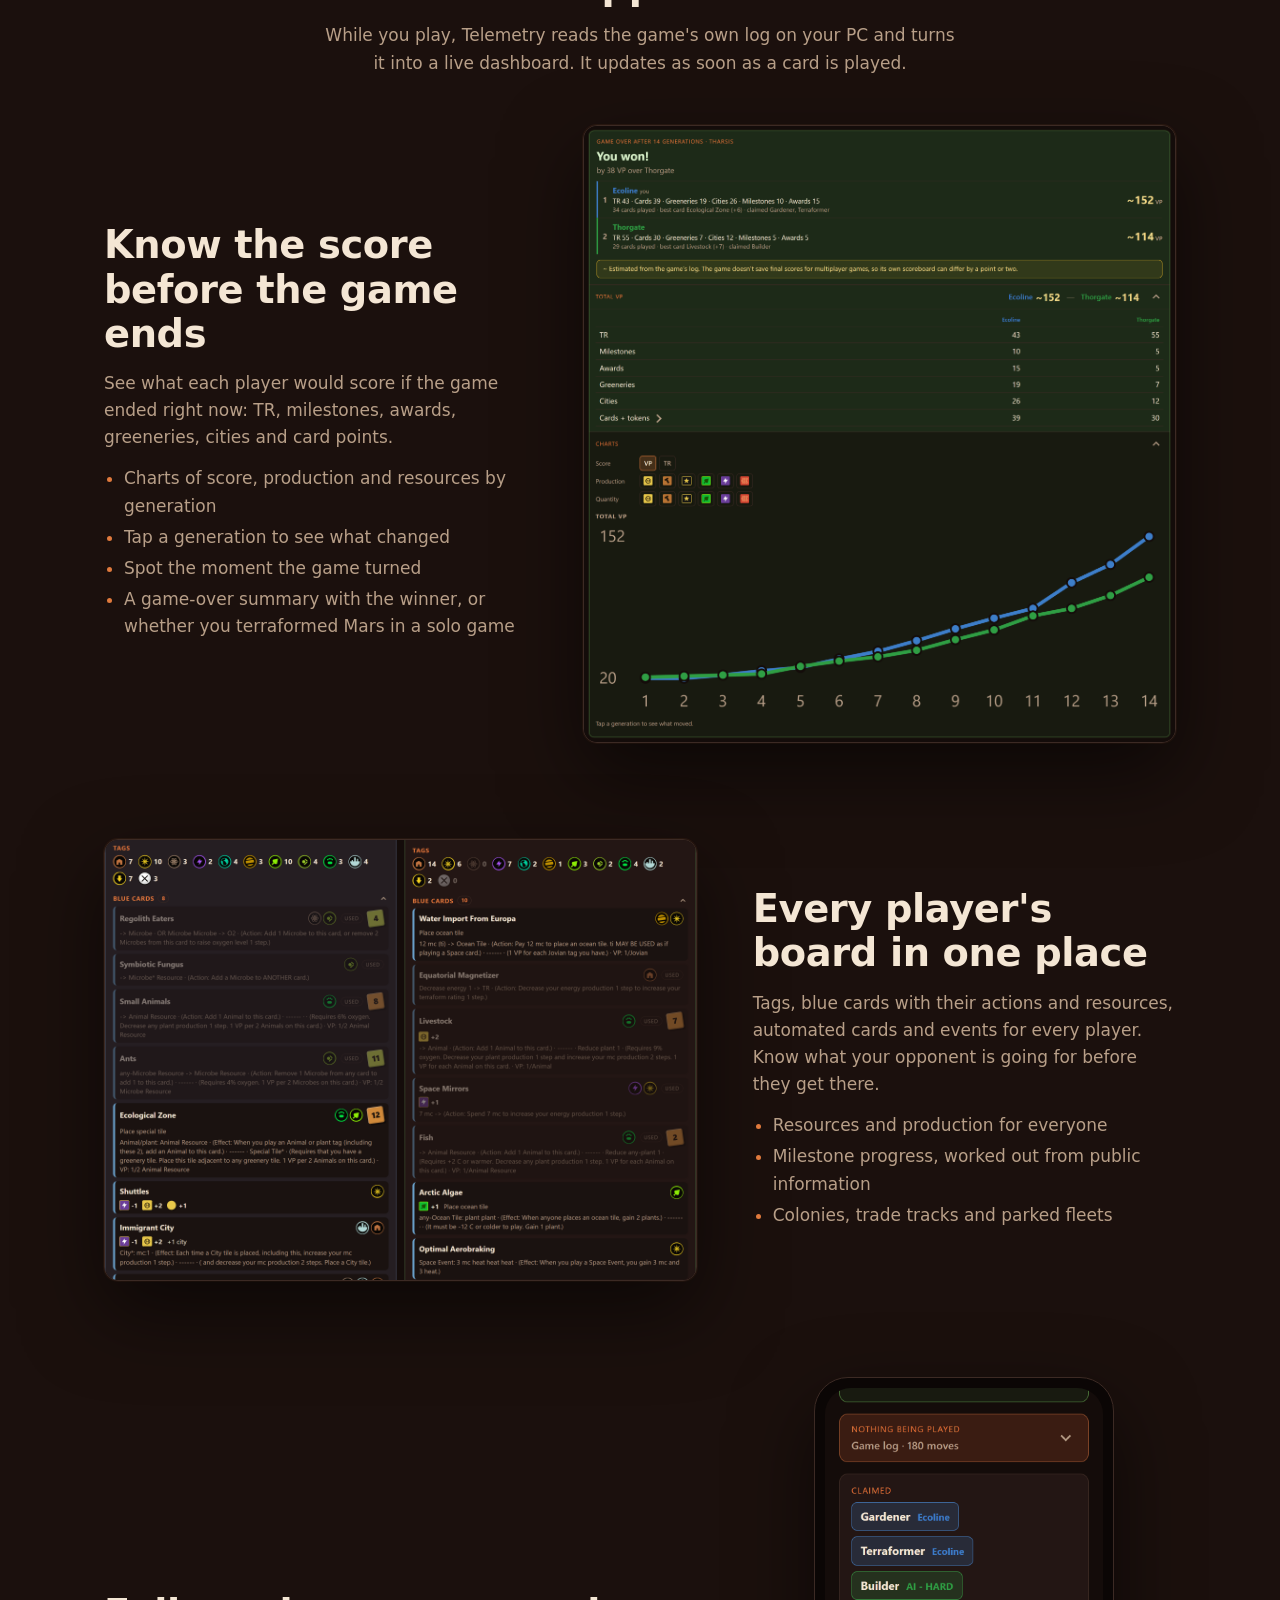
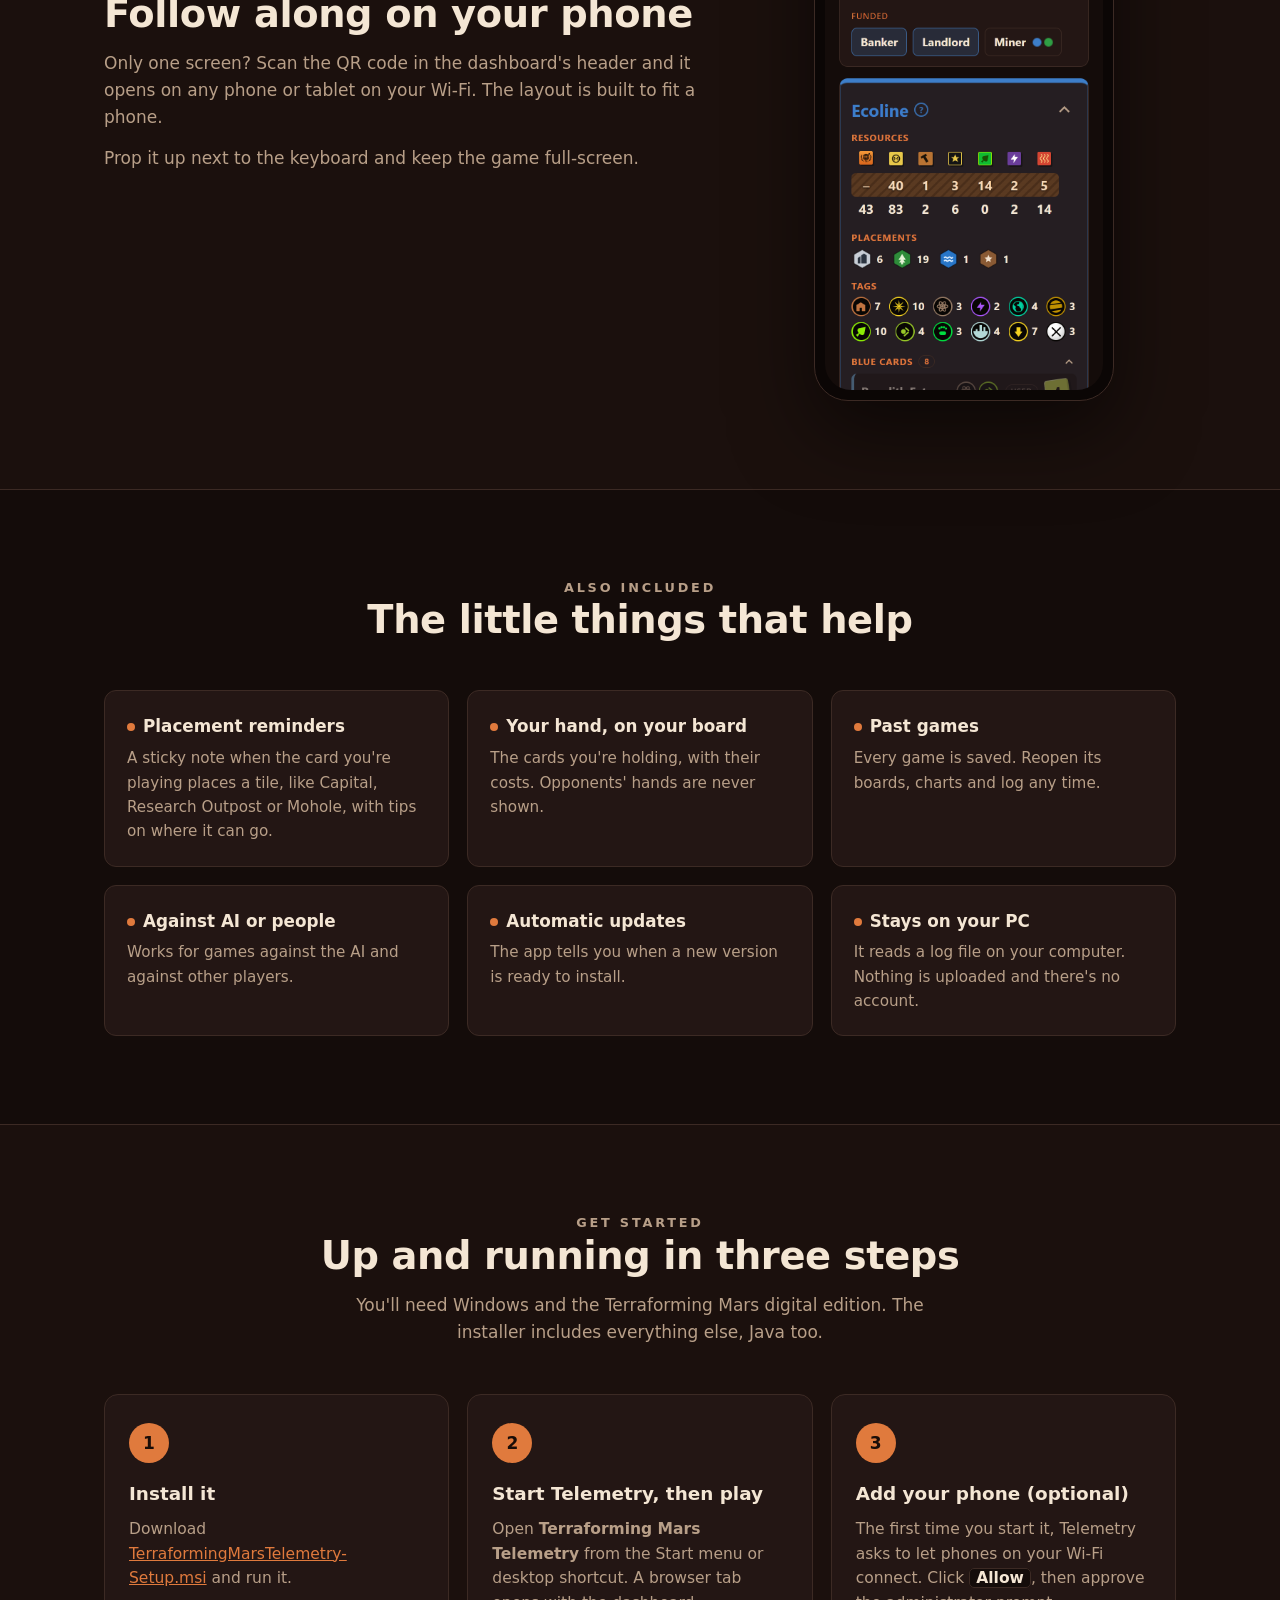
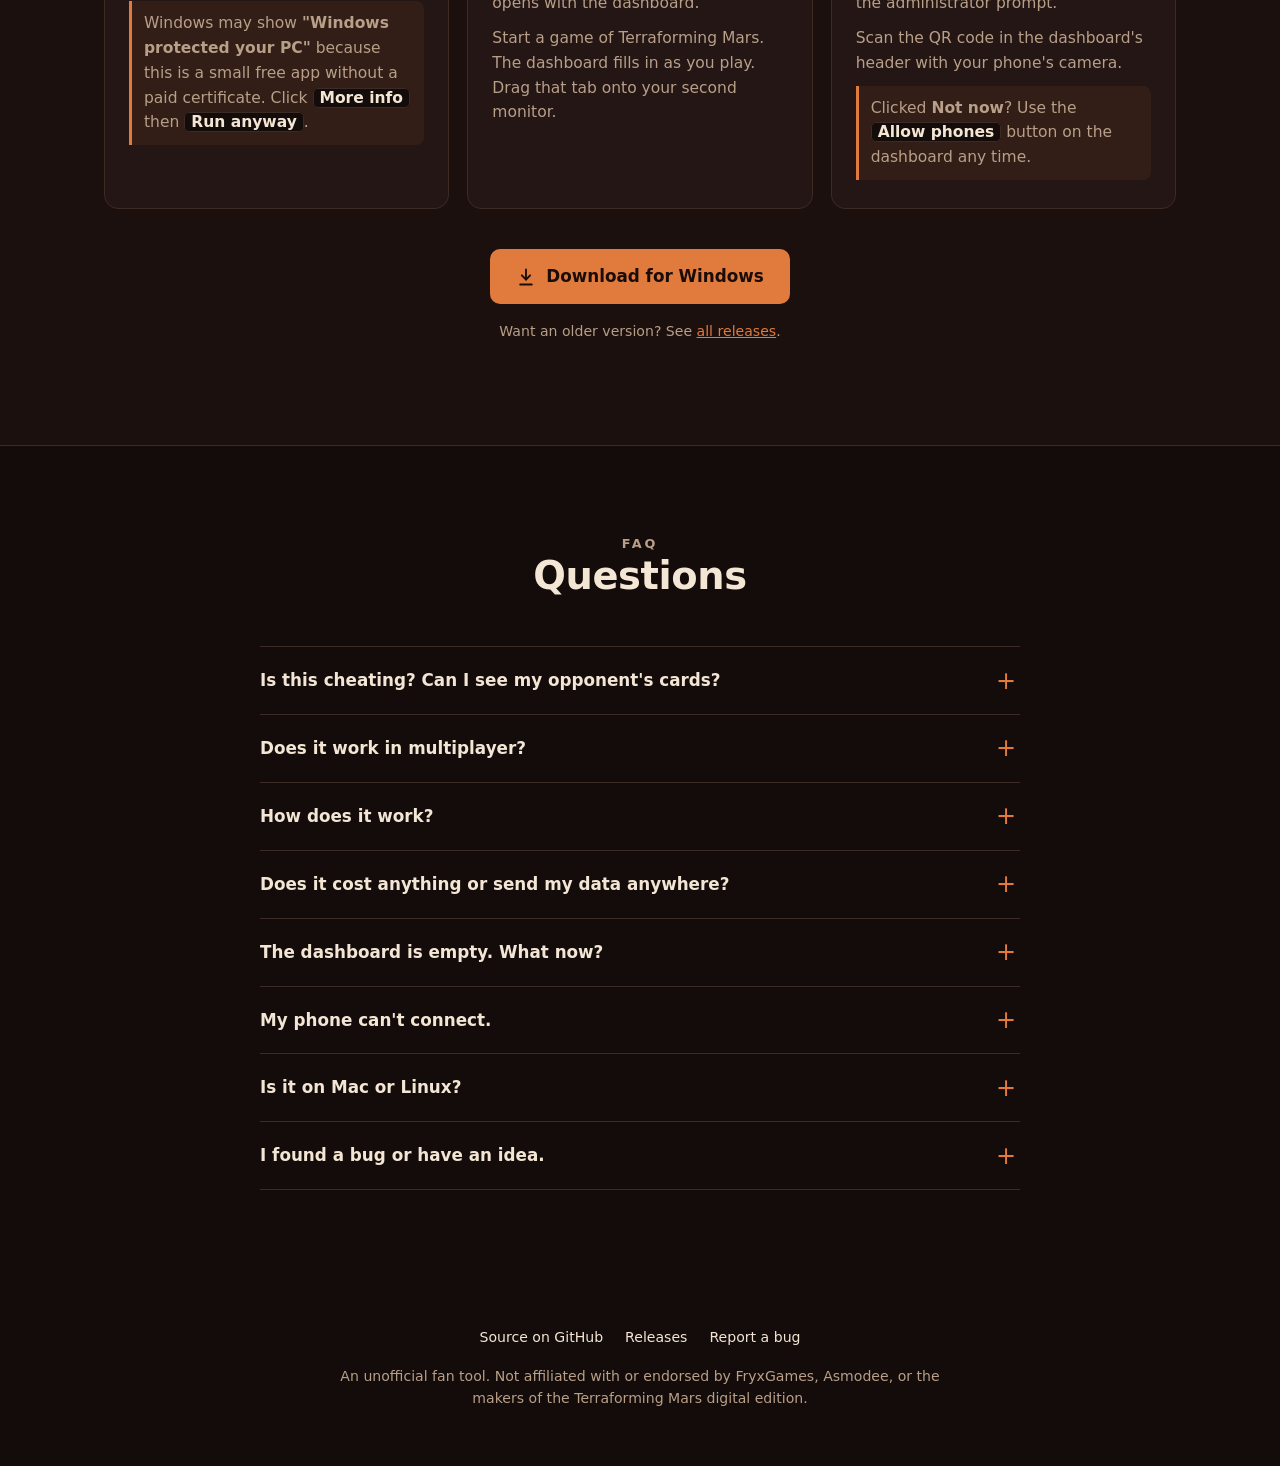
==== commit c74b1557: "Homepage screenshot shows a game in progress The top image on the README and Pages site was a finish" ====
--- a/docs/index.html
+++ b/docs/index.html
@@ -205,7 +205,7 @@
       </div>
       <p class="fine">Free &middot; Windows installer &middot; No account, no sign-up</p>
       <div class="hero-shot shot">
-        <img src="screenshots/overview.png" width="2560" height="1998" alt="The dashboard after a finished game: the game status with oxygen, temperature and oceans, the game-over summary and the score breakdown">
+        <img src="screenshots/overview.png" width="2560" height="1998" alt="The dashboard during a game: the generation with oxygen, temperature and oceans, the score if the game ended now, the card being played, milestones and awards, and each player's resources, production and tags">
       </div>
     </div>
   </div>
